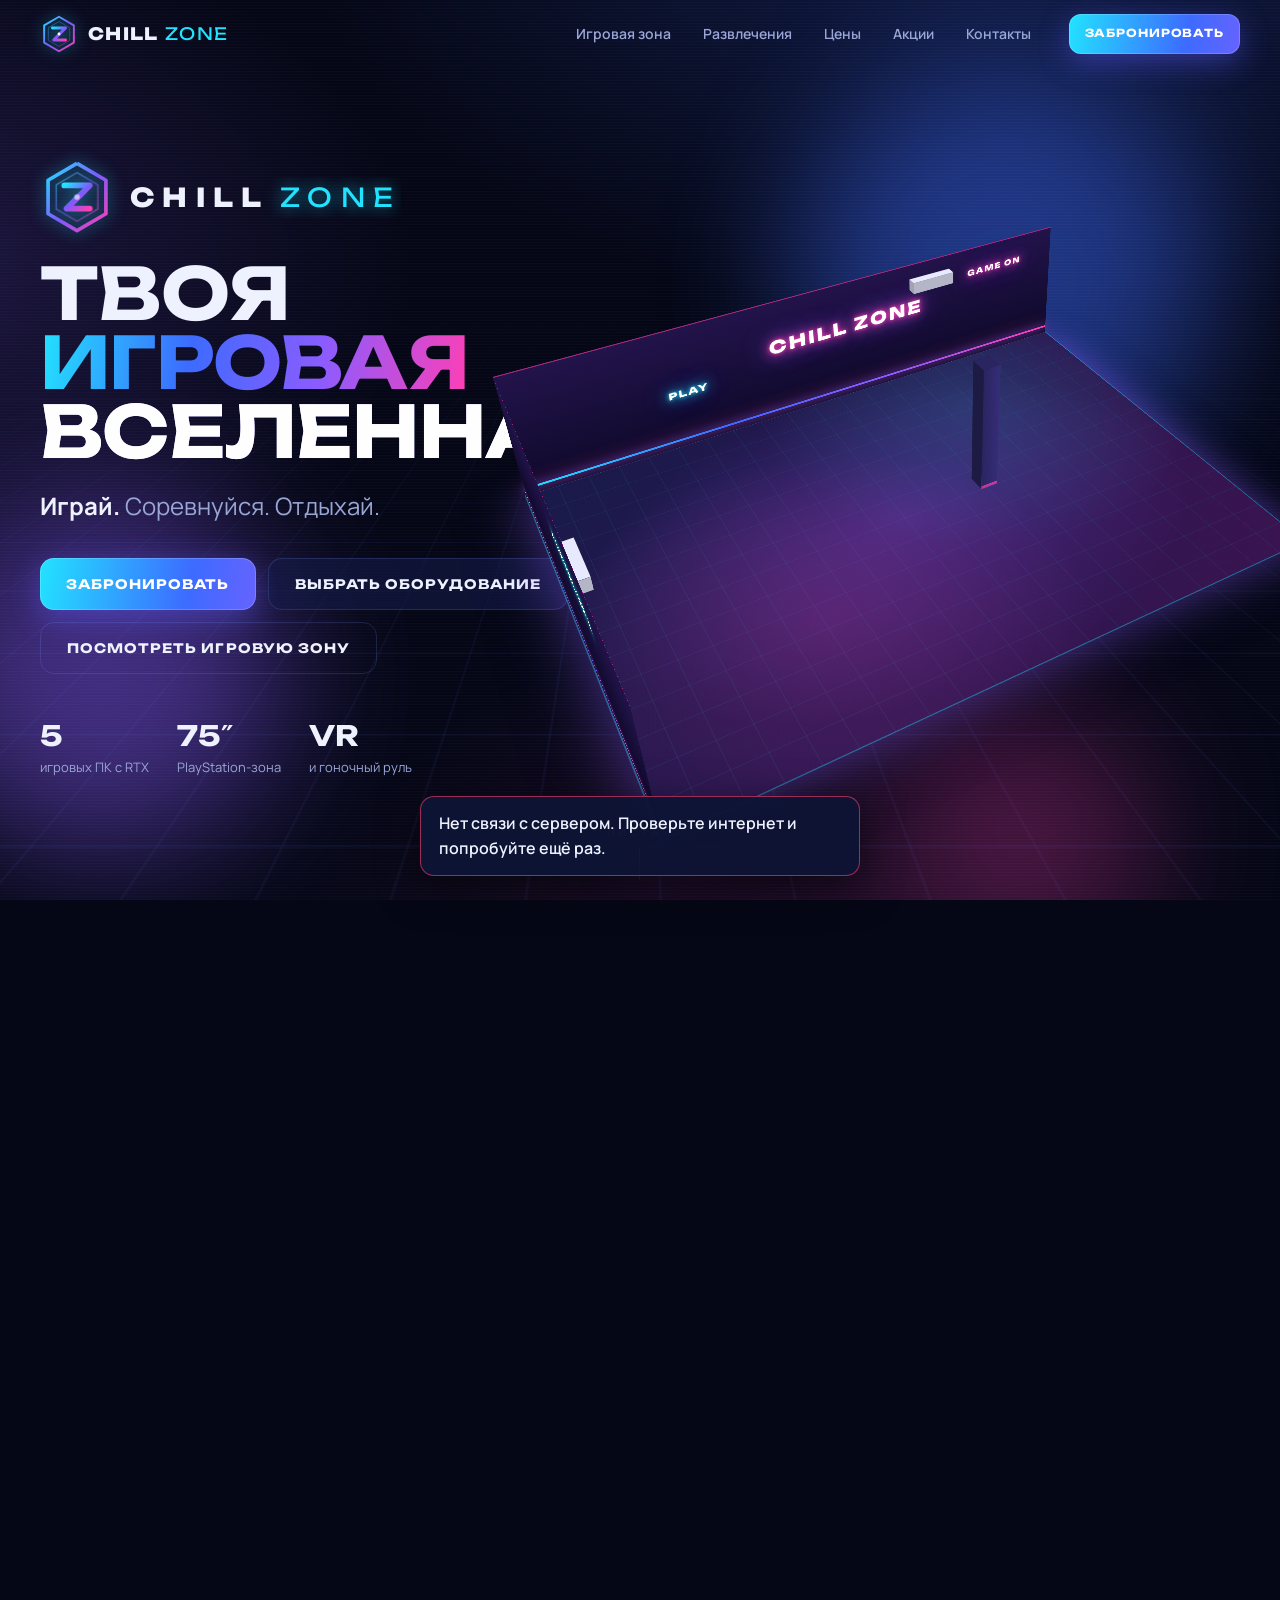
==== index.html @ e5949b57 "CHILL ZONE: сайт, 3D-комната, бронирование, админ-панель Co-Authored-By: Claude Opus 5.5 <noreply@an" ====
<!doctype html>
<html lang="ru">
<head>
<meta charset="utf-8">
<meta name="viewport" content="width=device-width,initial-scale=1,viewport-fit=cover">
<title>CHILL ZONE — твоя игровая вселенная в Хасавюрте</title>
<meta name="description" content="CHILL ZONE — игровое пространство в Хасавюрте: 5 игровых ПК с RTX, PlayStation-зона с ТВ 75″, VR, гоночный руль, аэрохоккей, настольный теннис и футбол. Онлайн-бронирование.">
<meta property="og:title" content="CHILL ZONE — твоя игровая вселенная">
<meta property="og:description" content="Играй. Соревнуйся. Отдыхай. Бронируй компьютер, PlayStation или всю комнату онлайн.">
<meta property="og:image" content="/img/og.jpg">
<meta name="theme-color" content="#050716">
<link rel="icon" href="/favicon.svg" type="image/svg+xml">
<link rel="preconnect" href="https://fonts.googleapis.com"><link rel="preconnect" href="https://fonts.gstatic.com" crossorigin>
<link href="https://fonts.googleapis.com/css2?family=Manrope:wght@400;500;600;700;800&family=Unbounded:wght@400;600;700;800&display=swap" rel="stylesheet">
<link rel="stylesheet" href="/css/app.css">
</head>
<body>
<div class="bg-fx"><div class="orb o1"></div><div class="orb o2"></div><div class="orb o3"></div></div>

<!-- ================= HERO ================= -->
<section class="hero" id="top">
  <div class="wrap hero-grid">
    <div>
      <div class="hero-logo" id="heroLogo"></div>
      <h1 aria-label="Твоя игровая вселенная">
        <span class="l"><span>Твоя</span></span>
        <span class="l"><span class="grad-text">игровая</span></span>
        <span class="l"><span class="glitch" data-t="вселенная">вселенная</span></span>
      </h1>
      <p class="sub"><b>Играй.</b> Соревнуйся. Отдыхай.</p>
      <div class="hero-ctas">
        <a class="btn btn-neon" href="#room" data-go="room">Забронировать</a>
        <a class="btn" href="#fun">Выбрать оборудование</a>
        <a class="btn btn-ghost" href="#room" data-go="tour">Посмотреть игровую зону</a>
      </div>
      <div class="hero-stats">
        <div><b>5</b>игровых ПК с RTX</div>
        <div><b>75″</b>PlayStation-зона</div>
        <div><b>VR</b>и гоночный руль</div>
      </div>
    </div>
    <div class="hero-visual" id="heroRoom" aria-label="3D-сцена игровой комнаты"></div>
  </div>
  <div class="scroll-hint">Листай</div>
</section>

<!-- ================= 3D КОМНАТА ================= -->
<section class="sec" id="room">
  <div class="wrap">
    <div class="sec-head">
      <div>
        <div class="kicker rv">Интерактивная карта</div>
        <h2 class="h2 rv d1">Выбери своё <span class="grad-text">место</span></h2>
        <p class="lead rv d2">Нажми на компьютер, PlayStation, руль или любое развлечение — камера приблизится, а справа появятся цена и свободное время.</p>
      </div>
    </div>
    <div class="room-wrap rv d2" id="roomWrap">
      <div id="room3d" style="position:absolute;inset:0"></div>
      <div class="room-tools">
        <button class="tbtn" id="btnWhole">🌐 Вся комната</button>
        <label class="tbtn" title="Показать занятость на выбранное время">🕒 <select id="viewWhen" aria-label="Время просмотра"></select></label>
        <button class="tbtn" id="btnReset" hidden>↺ Общий вид</button>
      </div>
      <div class="room-hint">Нажми на объект · тяни, чтобы повернуть · сведи пальцы для зума</div>
      <div class="room-legend"><span><i style="color:var(--ok);background:var(--ok)"></i>Свободно</span><span><i style="color:var(--sel);background:var(--sel)"></i>Выбрано</span><span><i style="color:var(--busy);background:var(--busy)"></i>Занято</span><span><i style="color:var(--off);background:var(--off)"></i>Недоступно</span></div>
      <div class="room-zoom"><button id="zIn" aria-label="Приблизить">+</button><button id="zOut" aria-label="Отдалить">−</button></div>
      <aside class="bk-panel" id="panel" aria-live="polite"></aside>
    </div>
    <div class="room-quick" id="quick"></div>
  </div>
</section>
<div class="scrim" id="scrim"></div>

<!-- ================= РАЗВЛЕЧЕНИЯ ================= -->
<section class="sec" id="fun">
  <div class="wrap">
    <div class="sec-head">
      <div>
        <div class="kicker rv">Наши развлечения</div>
        <h2 class="h2 rv d1">Всё для <span class="grad-text">игры</span></h2>
      </div>
      <a class="btn rv d2" href="/prices">Все цены</a>
    </div>
    <div class="fun-grid" id="funGrid"></div>
    <div class="room-cta rv" id="roomCta">
      <img src="/img/room.webp" alt="Игровая комната CHILL ZONE" loading="lazy">
      <div class="in">
        <div class="kicker">Для компании</div>
        <h3>Забронируй всю игровую комнату</h3>
        <p class="muted" id="roomCtaText">Вся комната только для вашей компании.</p>
        <div class="bk-price"><b id="roomCtaPrice">—</b><span class="muted">/ час</span></div>
        <button class="btn btn-neon" data-pick="room">Забронировать всю комнату</button>
      </div>
    </div>
  </div>
</section>

<!-- ================= ФОТО ================= -->
<section class="sec" id="gallery" style="padding-top:20px">
  <div class="wrap">
    <div class="kicker rv">Вживую</div>
    <h2 class="h2 rv d1">Так выглядит <span class="grad-text">CHILL ZONE</span></h2>
    <div class="gal rv d2">
      <figure class="g1"><img src="/img/room.webp" alt="Общий вид зала" loading="lazy"><figcaption>Общий зал</figcaption></figure>
      <figure><img src="/img/pcs.webp" alt="Игровые компьютеры" loading="lazy"><figcaption>Игровые ПК</figcaption></figure>
      <figure><img src="/img/ps.webp" alt="PlayStation-зона" loading="lazy"><figcaption>PlayStation · 75″</figcaption></figure>
      <figure><img src="/img/wheel.webp" alt="Гоночный симулятор" loading="lazy"><figcaption>Руль и Forza Horizon</figcaption></figure>
      <figure><img src="/img/airhockey.webp" alt="Аэрохоккей" loading="lazy"><figcaption>Аэрохоккей</figcaption></figure>
    </div>
  </div>
</section>

<!-- ================= АКЦИИ ================= -->
<section class="sec" id="promo" style="padding-top:40px">
  <div class="wrap">
    <div class="sec-head">
      <div><div class="kicker rv">Акции</div><h2 class="h2 rv d1">Бонусы и <span class="grad-text">розыгрыши</span></h2></div>
      <a class="btn rv d2" href="/promo">Все акции</a>
    </div>
    <div class="promo-grid" id="promoGrid"></div>
  </div>
</section>

<!-- ================= КАК НАС НАЙТИ ================= -->
<section class="sec" id="contacts">
  <div class="wrap">
    <div class="kicker rv">Как нас найти</div>
    <h2 class="h2 rv d1">Ждём тебя в <span class="grad-text">Хасавюрте</span></h2>
    <div class="contacts-grid rv d2" id="contactsBox"></div>
  </div>
</section>

<div class="mob-cta" id="mobCta"><a class="btn btn-neon" href="#room" data-go="room">Забронировать</a></div>

<script src="/config.js"></script>
<script src="/js/api.js"></script>
<script src="/js/room3d.js"></script>
<script src="/js/shared.js"></script>
<script src="/js/home.js"></script>
</body>
</html>
---- css/app.css ----
/* =========================================================
   CHILL ZONE — Gaming Universe / Esports Arena / RGB Lounge
   ========================================================= */
:root{
  --bg:#050716; --bg2:#0a0f2a; --panel:rgba(16,22,58,.62); --panel-solid:#0e1435; --line:rgba(120,150,255,.18);
  --text:#eef2ff; --muted:#9aa6d6; --dim:#6b77a8;
  --cyan:#22e3ff; --blue:#3d6bff; --violet:#8b5cff; --teal:#19f0c4; --pink:#ff3fb4;
  --ok:#2bff9a; --busy:#ff3d6e; --sel:#22e3ff; --off:#6b7280;
  --grad: linear-gradient(100deg,var(--cyan),var(--blue) 35%,var(--violet) 65%,var(--pink));
  --r:18px; --r-sm:12px;
  --f-display:"Unbounded","Arial Black",system-ui,sans-serif;
  --f-body:"Manrope",system-ui,-apple-system,"Segoe UI",Roboto,sans-serif;
  --hdr:68px;
  color-scheme: dark;
}
*{box-sizing:border-box}
html{scroll-behavior:smooth;-webkit-text-size-adjust:100%}
body{margin:0;background:var(--bg);color:var(--text);font:16px/1.55 var(--f-body);overflow-x:hidden;-webkit-font-smoothing:antialiased;min-height:100vh}
a{color:inherit;text-decoration:none}
img{max-width:100%;display:block}
button,input,select,textarea{font:inherit;color:inherit}
h1,h2,h3,h4{font-family:var(--f-display);font-weight:700;line-height:1.08;margin:0 0 .5em;letter-spacing:-.01em}
p{margin:0 0 .8em}
.wrap{width:min(1240px,100%);margin:0 auto;padding:0 20px}
.muted{color:var(--muted)} .dim{color:var(--dim)}
.grad-text{background:var(--grad);-webkit-background-clip:text;background-clip:text;color:transparent}
::selection{background:var(--violet);color:#fff}

/* ---------- живой фон ---------- */
.bg-fx{position:fixed;inset:0;z-index:-2;overflow:hidden;pointer-events:none;background:
  radial-gradient(1200px 700px at 80% -10%,rgba(61,107,255,.22),transparent 60%),
  radial-gradient(900px 600px at -10% 30%,rgba(139,92,255,.20),transparent 60%),
  radial-gradient(800px 600px at 60% 110%,rgba(255,63,180,.12),transparent 60%),var(--bg)}
.bg-fx::before{content:"";position:absolute;inset:-50%;background-image:linear-gradient(rgba(80,120,255,.07) 1px,transparent 1px),linear-gradient(90deg,rgba(80,120,255,.07) 1px,transparent 1px);background-size:56px 56px;transform:perspective(600px) rotateX(62deg) translateY(-10%);animation:gridmove 14s linear infinite;mask-image:linear-gradient(transparent 30%,#000 70%)}
.bg-fx::after{content:"";position:absolute;inset:0;background:repeating-linear-gradient(0deg,rgba(255,255,255,.018) 0 1px,transparent 1px 3px)}
@keyframes gridmove{to{background-position:0 56px,0 0}}
.orb{position:absolute;border-radius:50%;filter:blur(70px);opacity:.45;animation:float 18s ease-in-out infinite}
.orb.o1{width:420px;height:420px;background:var(--blue);top:8%;left:62%}
.orb.o2{width:360px;height:360px;background:var(--violet);top:55%;left:-6%;animation-delay:-6s}
.orb.o3{width:260px;height:260px;background:var(--pink);top:78%;left:70%;opacity:.25;animation-delay:-11s}
@keyframes float{50%{transform:translate(40px,-50px) scale(1.12)}}

/* ---------- шапка ---------- */
.site-header{position:fixed;top:0;left:0;right:0;z-index:50;transition:background .3s,backdrop-filter .3s,border-color .3s;border-bottom:1px solid transparent}
.site-header.scrolled,.site-header.open{background:rgba(5,7,22,.78);backdrop-filter:blur(16px);-webkit-backdrop-filter:blur(16px);border-color:var(--line)}
.hdr{height:var(--hdr);display:flex;align-items:center;gap:24px}
.brand{display:flex;align-items:center;gap:10px}
.cz-logo{width:38px;height:38px;filter:drop-shadow(0 0 8px rgba(34,227,255,.55))}
.brand-word{font-family:var(--f-display);font-size:17px;letter-spacing:.08em;display:flex;gap:6px}
.brand-word b{font-weight:800}.brand-word i{font-style:normal;font-weight:400;color:var(--cyan)}
.nav{display:flex;gap:4px;margin-left:auto}
.nav a{padding:8px 14px;border-radius:999px;font-weight:600;font-size:14px;color:var(--muted);transition:.2s}
.nav a:hover,.nav a.on{color:var(--text);background:rgba(120,150,255,.1)}
.burger{display:none;margin-left:auto;background:none;border:0;width:44px;height:44px;padding:10px;cursor:pointer}
.burger span{display:block;height:2px;background:var(--text);margin:6px 0;border-radius:2px;transition:.3s}
.open .burger span:nth-child(1){transform:translateY(8px) rotate(45deg)}.open .burger span:nth-child(2){opacity:0}.open .burger span:nth-child(3){transform:translateY(-8px) rotate(-45deg)}
.mnav{display:none}
@media (max-width:900px){
  .hdr .nav,.hdr .hdr-cta{display:none}.hdr .burger{display:block}
  .site-header.open .mnav{display:flex;flex-direction:column;gap:6px;padding:10px 20px 24px}
  .mnav a{padding:14px 6px;font-size:18px;font-weight:700;border-bottom:1px solid var(--line)}
  .mnav .btn{margin-top:10px;border:0}
}

/* ---------- кнопки ---------- */
.btn{display:inline-flex;align-items:center;justify-content:center;gap:10px;min-height:52px;padding:0 26px;border-radius:14px;border:1px solid var(--line);background:rgba(20,28,72,.6);font-family:var(--f-display);font-size:13px;font-weight:700;letter-spacing:.08em;text-transform:uppercase;cursor:pointer;transition:transform .2s,box-shadow .25s,background .25s,border-color .25s;position:relative;white-space:nowrap;-webkit-tap-highlight-color:transparent}
.btn:hover{transform:translateY(-2px);border-color:rgba(34,227,255,.5);box-shadow:0 0 24px rgba(34,227,255,.18)}
.btn:active{transform:translateY(0) scale(.98)}
.btn:disabled{opacity:.45;pointer-events:none}
.btn-neon{background:var(--grad);background-size:200% 100%;border:0;color:#fff;box-shadow:0 8px 30px rgba(91,92,255,.45),inset 0 0 0 1px rgba(255,255,255,.18);animation:gradshift 6s ease infinite}
.btn-neon:hover{box-shadow:0 10px 40px rgba(34,227,255,.5),0 0 0 1px rgba(255,255,255,.3) inset}
@keyframes gradshift{50%{background-position:100% 0}}
.btn-ghost{background:transparent}
.btn-sm{min-height:40px;padding:0 16px;font-size:11px;border-radius:12px}
.btn-wide{width:100%}
.btn-wa{background:#18c464;border:0;color:#fff}
.btn-wa:hover{box-shadow:0 0 30px rgba(24,196,100,.5)}
.chip{display:inline-flex;align-items:center;gap:6px;padding:6px 12px;border-radius:999px;border:1px solid var(--line);background:rgba(20,28,72,.5);font-size:13px;font-weight:600}

/* ---------- секции ---------- */
section{position:relative}
.sec{padding:110px 0}
.sec-head{display:flex;align-items:end;justify-content:space-between;gap:24px;margin-bottom:40px;flex-wrap:wrap}
.kicker{display:inline-flex;align-items:center;gap:10px;font-family:var(--f-display);font-size:12px;letter-spacing:.3em;text-transform:uppercase;color:var(--cyan);margin-bottom:14px}
.kicker::before{content:"";width:26px;height:2px;background:var(--grad);box-shadow:0 0 10px var(--cyan)}
.h2{font-size:clamp(30px,5vw,58px);text-transform:uppercase}
.lead{font-size:18px;color:var(--muted);max-width:620px}
.rv{opacity:0;transform:translateY(34px);transition:opacity .9s cubic-bezier(.2,.7,.2,1),transform .9s cubic-bezier(.2,.7,.2,1)}
.rv.in{opacity:1;transform:none}
.rv.d1{transition-delay:.08s}.rv.d2{transition-delay:.16s}.rv.d3{transition-delay:.24s}.rv.d4{transition-delay:.32s}
.card{background:var(--panel);border:1px solid var(--line);border-radius:var(--r);backdrop-filter:blur(14px);-webkit-backdrop-filter:blur(14px)}
.page-top{padding-top:calc(var(--hdr) + 60px)}

/* ---------- HERO ---------- */
.hero{min-height:100svh;display:flex;align-items:center;padding:calc(var(--hdr) + 30px) 0 60px;overflow:hidden}
.hero-grid{display:grid;grid-template-columns:1.02fr 1fr;gap:30px;align-items:center}
.hero-logo{display:flex;align-items:center;gap:16px;margin-bottom:26px}
.hero-logo .cz-logo{width:74px;height:74px}
.hero-logo .cz-logo .lg-hex,.hero-logo .cz-logo .lg-z{stroke-dasharray:240;stroke-dashoffset:240;animation:draw 1.6s .2s cubic-bezier(.6,0,.2,1) forwards}
.hero-logo .cz-logo .lg-z{animation-delay:.9s}
.hero-logo .cz-logo .lg-hex2{opacity:0;animation:fadein .6s 1.5s forwards,spin 18s 2s linear infinite;transform-origin:32px 32px}
.hero-logo .cz-logo .lg-dot{opacity:0;animation:fadein .4s 1.8s forwards,pulse 2s 2.2s infinite}
@keyframes draw{to{stroke-dashoffset:0}}
@keyframes fadein{to{opacity:.6}}
@keyframes spin{to{transform:rotate(360deg)}}
@keyframes pulse{50%{opacity:.2}}
.hero-word{font-family:var(--f-display);font-size:26px;letter-spacing:.32em;font-weight:800;display:flex;gap:.4em;overflow:hidden}
.hero-word span{display:inline-block;transform:translateY(110%);animation:up .9s cubic-bezier(.2,.8,.2,1) forwards}
.hero-word span:nth-child(2){color:var(--cyan);font-weight:400;animation-delay:.15s;text-shadow:0 0 18px rgba(34,227,255,.7)}
@keyframes up{to{transform:none}}
.hero h1{font-size:clamp(40px,5.6vw,84px);text-transform:uppercase;line-height:.96;margin-bottom:20px}
.hero h1 .l{display:block;overflow:hidden}
.hero h1 .l>span{display:inline-block;transform:translateY(105%);animation:up 1s cubic-bezier(.2,.8,.2,1) forwards}
.hero h1 .l:nth-child(2)>span{animation-delay:.12s}.hero h1 .l:nth-child(3)>span{animation-delay:.24s}
.glitch{position:relative}
.glitch::before,.glitch::after{content:attr(data-t);position:absolute;inset:0;background:inherit;-webkit-background-clip:text;background-clip:text}
.glitch::before{color:var(--pink);mix-blend-mode:screen;animation:gl1 4s infinite steps(1)}
.glitch::after{color:var(--cyan);mix-blend-mode:screen;animation:gl2 4s infinite steps(1)}
@keyframes gl1{0%,93%,100%{transform:none;opacity:0}94%{transform:translate(-3px,1px);opacity:.7;clip-path:inset(10% 0 55% 0)}96%{transform:translate(3px,-1px);opacity:.7;clip-path:inset(60% 0 5% 0)}}
@keyframes gl2{0%,94%,100%{transform:none;opacity:0}95%{transform:translate(3px,0);opacity:.7;clip-path:inset(30% 0 40% 0)}97%{transform:translate(-2px,1px);opacity:.7;clip-path:inset(5% 0 75% 0)}}
.hero .sub{font-size:clamp(18px,2.2vw,24px);color:var(--muted);margin-bottom:34px;opacity:0;animation:fadeup 1s .6s forwards}
.hero .sub b{color:var(--text);font-weight:700}
@keyframes fadeup{from{opacity:0;transform:translateY(16px)}to{opacity:1;transform:none}}
.hero-ctas{display:flex;flex-wrap:wrap;gap:12px;opacity:0;animation:fadeup 1s .8s forwards}
.hero-stats{display:flex;gap:28px;margin-top:40px;flex-wrap:wrap;opacity:0;animation:fadeup 1s 1s forwards}
.hero-stats div{font-size:13px;color:var(--muted)}
.hero-stats b{display:block;font-family:var(--f-display);font-size:28px;color:var(--text)}
.hero-visual{position:relative;height:min(68vh,620px);opacity:0;animation:fadein2 1.4s .3s forwards}
@keyframes fadein2{to{opacity:1}}
.scroll-hint{position:absolute;left:50%;bottom:18px;transform:translateX(-50%);font-size:11px;letter-spacing:.3em;color:var(--dim);text-transform:uppercase}
.scroll-hint::after{content:"";display:block;width:1px;height:34px;margin:8px auto 0;background:linear-gradient(var(--cyan),transparent);animation:sh 2s infinite}
@keyframes sh{0%{transform:scaleY(0);transform-origin:top}50%{transform:scaleY(1);transform-origin:top}51%{transform-origin:bottom}100%{transform:scaleY(0);transform-origin:bottom}}
@media (max-width:980px){
  .hero{min-height:auto;padding-top:calc(var(--hdr) + 20px)}
  .hero-grid{grid-template-columns:1fr}
  .hero-visual{height:380px;order:-1;margin:0 -20px}
  .hero-logo{margin-bottom:16px}.hero-logo .cz-logo{width:54px;height:54px}.hero-word{font-size:18px}
  .scroll-hint{display:none}
}

/* =========================================================
   3D ИГРОВАЯ КОМНАТА (CSS 3D)
   ========================================================= */
.room3d{position:relative;width:100%;height:100%;overflow:hidden;perspective:1700px;perspective-origin:50% 35%;touch-action:none;user-select:none;-webkit-user-select:none;cursor:grab;border-radius:24px}
.room3d.dragging{cursor:grabbing}
.room3d .cam{position:absolute;left:50%;top:52%;width:0;height:0;transform-style:preserve-3d;transition:transform 1.1s cubic-bezier(.22,.8,.18,1)}
.room3d.dragging .cam,.room3d.pinching .cam{transition:none}
.r3-floor{position:absolute;left:0;top:0;width:1000px;height:700px;transform-style:preserve-3d;
  background:
    radial-gradient(closest-side at 50% 50%,rgba(139,92,255,.28),transparent),
    linear-gradient(rgba(34,227,255,.09) 1.5px,transparent 1.5px) 0 0/50px 50px,
    linear-gradient(90deg,rgba(34,227,255,.09) 1.5px,transparent 1.5px) 0 0/50px 50px,
    linear-gradient(135deg,#191a4a,#2a1650 55%,#3a1450);
  box-shadow:0 0 0 2px rgba(34,227,255,.35),0 0 80px rgba(139,92,255,.5)}
.r3-floor::after{content:"";position:absolute;inset:0;background:radial-gradient(circle at 30% 70%,rgba(255,63,180,.18),transparent 45%),radial-gradient(circle at 75% 20%,rgba(34,227,255,.15),transparent 40%)}
.r3-wall{position:absolute;left:0;top:0;transform-origin:0 0;backface-visibility:visible;
  background:linear-gradient(180deg,#22134a,#140c33 70%,#0d0a26);border-top:2px solid rgba(255,63,180,.6)}
.r3-wall .neon-strip{position:absolute;left:0;right:0;height:4px;background:var(--grad);box-shadow:0 0 18px var(--violet),0 0 36px var(--pink)}
.r3-wall .neon-sign{position:absolute;font-family:var(--f-display);font-weight:800;color:#fff;letter-spacing:.12em;text-shadow:0 0 8px var(--pink),0 0 24px var(--pink),0 0 48px var(--violet)}
.r3-face{position:absolute;left:0;top:0;transform-origin:0 0;backface-visibility:visible;transition:opacity .5s,background .4s,box-shadow .4s}
.r3-obj{position:absolute;left:0;top:0;transform-style:preserve-3d;cursor:pointer}
.r3-obj .pad{position:absolute;border-radius:14px;border:2px solid var(--st,var(--ok));background:radial-gradient(closest-side,color-mix(in srgb,var(--st,var(--ok)) 25%,transparent),transparent);box-shadow:0 0 22px var(--st,var(--ok)),inset 0 0 18px color-mix(in srgb,var(--st,var(--ok)) 40%,transparent);transition:.4s;animation:padpulse 2.6s ease-in-out infinite}
@keyframes padpulse{50%{opacity:.55}}
.r3-obj[data-st=busy]{--st:var(--busy)}.r3-obj[data-st=off]{--st:var(--off)}.r3-obj[data-st=sel]{--st:var(--sel)}
.r3-obj[data-st=off] .pad{animation:none;opacity:.6}
.r3-obj:hover .pad{opacity:1;animation:none;box-shadow:0 0 34px var(--st,var(--ok)),inset 0 0 26px var(--st,var(--ok))}
.room3d.has-sel .r3-obj:not(.selected) .r3-face,.room3d.has-sel .r3-obj:not(.selected) .pad{opacity:.28}
.room3d.has-sel .r3-obj:not(.selected) .r3-label{opacity:0}
.r3-obj.selected .pad{border-width:3px;animation:selpulse 1.2s ease-in-out infinite}
@keyframes selpulse{50%{box-shadow:0 0 50px var(--sel),inset 0 0 40px var(--sel)}}
.r3-obj.selected .glowy{box-shadow:0 0 30px var(--cyan),inset 0 0 20px rgba(34,227,255,.6)!important}
.r3-label{position:absolute;left:0;top:0;transform-style:preserve-3d;pointer-events:none;transition:opacity .4s}
.r3-label>div{transform:translate(-50%,-100%) rotateZ(calc(var(--rz) * -1)) rotateX(calc(var(--rx) * -1));transform-origin:50% 100%;white-space:nowrap;font-family:var(--f-display);font-size:13px;font-weight:700;letter-spacing:.06em;padding:6px 10px;border-radius:9px;background:rgba(6,8,26,.82);border:1px solid var(--st,var(--ok));box-shadow:0 0 14px color-mix(in srgb,var(--st,var(--ok)) 70%,transparent);display:flex;align-items:center;gap:7px}
.r3-label>div::before{content:"";width:8px;height:8px;border-radius:50%;background:var(--st,var(--ok));box-shadow:0 0 8px var(--st,var(--ok))}
.r3-obj[data-st=busy] .r3-label>div,.r3-obj[data-st=off] .r3-label>div{color:#cfd3e6}
.screen{background:linear-gradient(135deg,#1b6dff,#22e3ff 40%,#8b5cff 70%,#ff3fb4);background-size:300% 300%;animation:screenflow 7s ease infinite;box-shadow:0 0 22px rgba(34,227,255,.6)}
@keyframes screenflow{50%{background-position:100% 100%}}
.rgb{background:linear-gradient(90deg,#ff3fb4,#8b5cff,#22e3ff,#19f0c4,#ff3fb4);background-size:300% 100%;animation:rgbflow 3s linear infinite}
@keyframes rgbflow{to{background-position:300% 0}}
.room-wrap{position:relative;height:min(78vh,720px);min-height:460px;border-radius:26px;border:1px solid var(--line);background:radial-gradient(ellipse at 50% 30%,rgba(61,107,255,.18),transparent 70%),rgba(8,10,30,.6);overflow:hidden}
.room-tools{position:absolute;z-index:5;left:14px;top:14px;right:14px;display:flex;gap:8px;flex-wrap:wrap;pointer-events:none}
.room-tools>*{pointer-events:auto}
.room-legend{position:absolute;z-index:5;left:14px;bottom:14px;display:flex;gap:12px;flex-wrap:wrap;font-size:12px;font-weight:600;color:var(--muted);background:rgba(6,8,26,.7);padding:8px 12px;border-radius:12px;border:1px solid var(--line);backdrop-filter:blur(8px)}
.room-legend i{display:inline-block;width:10px;height:10px;border-radius:50%;margin-right:6px;vertical-align:-1px;box-shadow:0 0 8px currentColor}
.room-zoom{position:absolute;z-index:5;right:14px;bottom:14px;display:flex;flex-direction:column;gap:6px}
.room-zoom button{width:44px;height:44px;border-radius:12px;border:1px solid var(--line);background:rgba(6,8,26,.75);font-size:20px;font-weight:700;cursor:pointer;backdrop-filter:blur(8px)}
.room-zoom button:hover{border-color:var(--cyan);box-shadow:0 0 14px rgba(34,227,255,.4)}
.tbtn{height:40px;padding:0 14px;border-radius:12px;border:1px solid var(--line);background:rgba(6,8,26,.75);font-size:13px;font-weight:700;cursor:pointer;backdrop-filter:blur(8px);display:inline-flex;align-items:center;gap:8px}
.tbtn.on,.tbtn:hover{border-color:var(--cyan);color:var(--cyan)}
.tbtn select,.tbtn input{background:transparent;border:0;outline:0;font-weight:700;color:var(--text)}
.tbtn select option{background:#0e1435}
.room-hint{position:absolute;z-index:4;left:50%;top:64px;transform:translateX(-50%);font-size:12px;color:var(--muted);background:rgba(6,8,26,.6);padding:6px 12px;border-radius:999px;pointer-events:none;transition:opacity .5s;text-align:center;width:max-content;max-width:92%}
.room-quick{display:flex;gap:8px;overflow-x:auto;padding:14px 2px 4px;scrollbar-width:none}
.room-quick::-webkit-scrollbar{display:none}
.room-quick button{flex:0 0 auto;display:flex;align-items:center;gap:8px;height:42px;padding:0 14px;border-radius:12px;border:1px solid var(--line);background:rgba(16,22,58,.6);font-size:13px;font-weight:700;cursor:pointer}
.room-quick button i{width:8px;height:8px;border-radius:50%;background:var(--ok);box-shadow:0 0 8px var(--ok)}
.room-quick button[data-st=busy] i{background:var(--busy);box-shadow:0 0 8px var(--busy)}
.room-quick button[data-st=off] i{background:var(--off);box-shadow:none}
.room-quick button.on{border-color:var(--cyan);box-shadow:0 0 16px rgba(34,227,255,.35)}

/* ---------- панель выбора / бронирования ---------- */
.bk-panel{position:absolute;z-index:8;top:12px;right:12px;bottom:12px;width:min(430px,calc(100% - 24px));display:flex;flex-direction:column;border-radius:22px;background:rgba(9,12,36,.9);border:1px solid rgba(34,227,255,.35);box-shadow:0 0 0 1px rgba(139,92,255,.2),0 20px 80px rgba(0,0,0,.6),0 0 50px rgba(34,227,255,.15);backdrop-filter:blur(18px);-webkit-backdrop-filter:blur(18px);transform:translateX(calc(100% + 30px));transition:transform .6s cubic-bezier(.2,.8,.2,1);overflow:hidden}
.bk-panel.open{transform:none}
.bk-head{position:relative;flex:0 0 auto;height:150px;overflow:hidden}
.bk-head img,.bk-head .ph-art{position:absolute;inset:0;width:100%;height:100%;object-fit:cover}
.bk-head::after{content:"";position:absolute;inset:0;background:linear-gradient(transparent 20%,rgba(9,12,36,.96))}
.bk-head .ttl{position:absolute;left:18px;right:60px;bottom:12px;z-index:1}
.bk-head .ttl h3{font-size:24px;margin:4px 0 0;text-transform:uppercase}
.bk-close{position:absolute;z-index:2;top:12px;right:12px;width:40px;height:40px;border-radius:12px;border:1px solid var(--line);background:rgba(6,8,26,.7);font-size:18px;cursor:pointer}
.bk-back{position:absolute;z-index:2;top:12px;left:12px;height:40px;padding:0 12px;border-radius:12px;border:1px solid var(--line);background:rgba(6,8,26,.7);font-size:12px;font-weight:700;cursor:pointer}
.bk-body{flex:1 1 auto;overflow-y:auto;padding:16px 18px 20px;-webkit-overflow-scrolling:touch;overscroll-behavior:contain}
.bk-price{display:flex;align-items:baseline;gap:8px;margin:2px 0 6px}
.bk-price b{font-family:var(--f-display);font-size:28px}
.bk-feat{display:flex;flex-wrap:wrap;gap:6px;margin:8px 0 14px}
.bk-feat span{font-size:12px;padding:4px 10px;border-radius:999px;background:rgba(34,227,255,.08);border:1px solid rgba(34,227,255,.25);color:#bdf6ff}
.st-badge{display:inline-flex;align-items:center;gap:6px;font-size:12px;font-weight:700;padding:4px 10px;border-radius:999px;background:rgba(43,255,154,.1);color:var(--ok);border:1px solid rgba(43,255,154,.35)}
.st-badge::before{content:"";width:7px;height:7px;border-radius:50%;background:currentColor;box-shadow:0 0 8px currentColor}
.st-badge.busy{color:var(--busy);background:rgba(255,61,110,.1);border-color:rgba(255,61,110,.35)}
.st-badge.off{color:#aab;background:rgba(150,150,170,.1);border-color:rgba(150,150,170,.3)}
.lbl{display:block;font-size:12px;font-weight:700;letter-spacing:.12em;text-transform:uppercase;color:var(--muted);margin:16px 0 8px}
.days{display:flex;gap:6px;overflow-x:auto;padding-bottom:4px;scrollbar-width:thin}
.days button{flex:0 0 auto;width:58px;padding:8px 0;border-radius:12px;border:1px solid var(--line);background:rgba(20,28,72,.5);cursor:pointer;text-align:center;line-height:1.2}
.days button small{display:block;font-size:11px;color:var(--muted);text-transform:uppercase}
.days button b{font-size:18px;font-family:var(--f-display)}
.days button.on{border-color:var(--cyan);background:rgba(34,227,255,.14);box-shadow:0 0 14px rgba(34,227,255,.3)}
.segs{display:flex;gap:6px;flex-wrap:wrap}
.segs button{flex:1 0 auto;min-width:64px;height:42px;border-radius:12px;border:1px solid var(--line);background:rgba(20,28,72,.5);font-weight:700;cursor:pointer}
.segs button.on{border-color:var(--violet);background:rgba(139,92,255,.22);box-shadow:0 0 14px rgba(139,92,255,.35)}
.slots{display:grid;grid-template-columns:repeat(auto-fill,minmax(64px,1fr));gap:6px}
.slots button{height:40px;border-radius:10px;border:1px solid rgba(43,255,154,.3);background:rgba(43,255,154,.06);font-weight:700;font-size:14px;cursor:pointer;transition:.15s}
.slots button:hover{background:rgba(43,255,154,.16)}
.slots button.on{border-color:var(--cyan);background:var(--grad);color:#fff;box-shadow:0 0 16px rgba(34,227,255,.5)}
.slots button:disabled{border-color:rgba(255,61,110,.2);background:rgba(255,61,110,.06);color:#6f5a72;text-decoration:line-through;cursor:not-allowed}
.slots button.past:disabled{border-color:transparent;background:rgba(255,255,255,.03);color:#3d4466;text-decoration:none}
.slots-empty{grid-column:1/-1;font-size:14px;color:var(--muted);padding:10px;text-align:center;border:1px dashed var(--line);border-radius:12px}
.inp{width:100%;height:50px;padding:0 14px;border-radius:12px;border:1px solid var(--line);background:rgba(6,8,26,.6);outline:0;font-size:16px;transition:.2s}
.inp:focus{border-color:var(--cyan);box-shadow:0 0 0 3px rgba(34,227,255,.15)}
textarea.inp{height:auto;min-height:90px;padding:12px 14px;resize:vertical}
select.inp option{background:#0e1435}
.row2{display:grid;grid-template-columns:1fr 1fr;gap:10px}
.check{display:flex;gap:10px;align-items:flex-start;font-size:14px;color:var(--muted);margin:12px 0;cursor:pointer}
.check input{width:20px;height:20px;accent-color:var(--violet);flex:0 0 auto;margin-top:1px}
.stepper{display:flex;align-items:center;gap:8px}
.stepper button{width:44px;height:44px;border-radius:12px;border:1px solid var(--line);background:rgba(20,28,72,.5);font-size:20px;font-weight:700;cursor:pointer}
.stepper b{min-width:44px;text-align:center;font-family:var(--f-display);font-size:20px}
.sum{margin-top:16px;padding:14px;border-radius:14px;background:linear-gradient(135deg,rgba(34,227,255,.08),rgba(139,92,255,.12));border:1px solid rgba(139,92,255,.35)}
.sum .ln{display:flex;justify-content:space-between;gap:10px;font-size:14px;color:var(--muted);margin:3px 0}
.sum .ln.tot{color:var(--text);font-weight:800;font-size:18px;margin-top:8px;padding-top:8px;border-top:1px dashed var(--line)}
.sum .ln.tot b{font-family:var(--f-display)}
.sum .ln.bonus{color:var(--teal)}
.note{font-size:13px;padding:10px 12px;border-radius:12px;background:rgba(255,63,180,.08);border:1px solid rgba(255,63,180,.3);color:#ffd2ee;margin:12px 0}
.note.info{background:rgba(34,227,255,.07);border-color:rgba(34,227,255,.3);color:#c8f6ff}
.form-err{color:#ff8fab;font-size:14px;margin:10px 0 0;min-height:1em}
.bk-foot{flex:0 0 auto;padding:12px 18px calc(12px + env(safe-area-inset-bottom));border-top:1px solid var(--line);background:rgba(6,8,26,.85)}
@media (max-width:760px){
  .room-wrap{height:72svh;min-height:420px;border-radius:20px;margin:0 -8px}
  .bk-panel{position:fixed;top:auto;left:0;right:0;bottom:0;width:100%;height:min(72svh,760px);border-radius:24px 24px 0 0;transform:translateY(105%);z-index:60}
  .bk-panel.open{transform:none}
  .bk-panel::before{content:"";position:absolute;z-index:3;top:7px;left:50%;width:44px;height:4px;margin-left:-22px;border-radius:2px;background:rgba(255,255,255,.35)}
  .room-legend{font-size:11px;gap:8px;right:70px}
  .room-hint{top:60px}
}
.scrim{position:fixed;inset:0;z-index:55;background:rgba(0,0,0,.5);opacity:0;pointer-events:none;transition:.4s}
.scrim.on{opacity:1;pointer-events:auto}
@media (min-width:761px){.scrim{display:none}}

/* ---------- развлечения ---------- */
.fun-grid{display:grid;grid-template-columns:repeat(auto-fill,minmax(270px,1fr));gap:18px}
.fun{position:relative;overflow:hidden;display:flex;flex-direction:column;border-radius:22px;background:var(--panel);border:1px solid var(--line);transition:transform .4s cubic-bezier(.2,.8,.2,1),border-color .3s,box-shadow .3s;transform-style:preserve-3d}
.fun:hover{transform:translateY(-6px);border-color:rgba(34,227,255,.5);box-shadow:0 20px 60px rgba(0,0,0,.4),0 0 40px rgba(61,107,255,.25)}
.fun .ph{position:relative;aspect-ratio:4/3;overflow:hidden;background:#0d1030}
.fun .ph img{width:100%;height:100%;object-fit:cover;transition:transform .8s}
.fun:hover .ph img{transform:scale(1.07)}
.fun .ph::after{content:"";position:absolute;inset:0;background:linear-gradient(transparent 50%,rgba(10,14,40,.9))}
.fun .tag{position:absolute;z-index:1;top:12px;left:12px}
.fun .body{padding:16px 18px 18px;display:flex;flex-direction:column;flex:1}
.fun h3{font-size:19px;text-transform:uppercase;margin-bottom:6px}
.fun p{font-size:14px;color:var(--muted);flex:1}
.fun .foot{display:flex;align-items:center;justify-content:space-between;gap:10px;margin-top:10px}
.fun .price{font-family:var(--f-display);font-weight:700;font-size:18px}
.fun .price small{font-family:var(--f-body);font-size:12px;color:var(--muted);font-weight:600}
.ph-art{position:relative;width:100%;height:100%;display:grid;place-items:center;overflow:hidden;background:radial-gradient(circle at 30% 30%,rgba(34,227,255,.35),transparent 50%),radial-gradient(circle at 70% 70%,rgba(255,63,180,.35),transparent 50%),linear-gradient(135deg,#141a52,#2b1258)}
.ph-art::before{content:"";position:absolute;inset:-20%;background-image:linear-gradient(rgba(34,227,255,.15) 1px,transparent 1px),linear-gradient(90deg,rgba(34,227,255,.15) 1px,transparent 1px);background-size:28px 28px;transform:perspective(300px) rotateX(55deg) translateY(30%)}
.ph-art span{position:relative;font-family:var(--f-display);font-size:44px;font-weight:800;letter-spacing:.06em;color:#fff;text-shadow:0 0 10px var(--cyan),0 0 30px var(--violet),0 0 60px var(--pink)}
.room-cta{display:grid;grid-template-columns:1.1fr 1fr;gap:0;overflow:hidden;border-radius:26px;border:1px solid rgba(139,92,255,.45);background:linear-gradient(120deg,rgba(61,107,255,.18),rgba(255,63,180,.12));margin-top:28px}
.room-cta img{height:100%;width:100%;object-fit:cover;min-height:260px}
.room-cta .in{padding:34px}
.room-cta h3{font-size:clamp(24px,3vw,36px);text-transform:uppercase}
@media (max-width:760px){.room-cta{grid-template-columns:1fr}.room-cta .in{padding:24px}}

/* ---------- цены / акции ---------- */
.price-table{width:100%;border-collapse:separate;border-spacing:0 8px}
.price-table td{padding:16px 18px;background:var(--panel);border-top:1px solid var(--line);border-bottom:1px solid var(--line)}
.price-table td:first-child{border-left:1px solid var(--line);border-radius:14px 0 0 14px;font-weight:700}
.price-table td:last-child{border-right:1px solid var(--line);border-radius:0 14px 14px 0;text-align:right;font-family:var(--f-display);font-weight:700;white-space:nowrap}
.price-table .soon{font-family:var(--f-body);color:var(--muted);font-weight:600;font-size:14px}
.promo-grid{display:grid;grid-template-columns:repeat(auto-fill,minmax(300px,1fr));gap:18px}
.promo{position:relative;padding:28px;border-radius:22px;overflow:hidden;background:linear-gradient(140deg,rgba(61,107,255,.25),rgba(139,92,255,.18) 50%,rgba(255,63,180,.2));border:1px solid rgba(139,92,255,.45)}
.promo::before{content:"";position:absolute;width:220px;height:220px;right:-60px;top:-60px;border-radius:50%;background:radial-gradient(var(--pink),transparent 70%);opacity:.35;filter:blur(10px)}
.promo h3{position:relative;font-size:22px;text-transform:uppercase}
.promo p{position:relative;color:#d6dcff}
.promo .chip{position:relative;margin-bottom:14px;background:rgba(6,8,26,.5)}
.empty-state{padding:50px 24px;text-align:center;border-radius:22px;border:1px dashed rgba(139,92,255,.5);background:rgba(16,22,58,.4)}

/* ---------- контакты ---------- */
.contacts-grid{display:grid;grid-template-columns:1fr 1.3fr;gap:20px;align-items:stretch}
.contact-card{padding:28px}
.contact-card .it{display:flex;gap:14px;align-items:flex-start;padding:14px 0;border-bottom:1px solid var(--line)}
.contact-card .it:last-of-type{border:0}
.contact-card .ic{flex:0 0 44px;height:44px;border-radius:12px;display:grid;place-items:center;background:rgba(34,227,255,.1);border:1px solid rgba(34,227,255,.3);font-size:20px}
.contact-card small{display:block;color:var(--muted);font-size:12px;text-transform:uppercase;letter-spacing:.1em}
.contact-card a.big,.contact-card .big{font-size:18px;font-weight:700}
.map{min-height:380px;border-radius:var(--r);overflow:hidden;border:1px solid var(--line);background:#0d1030}
.map iframe{width:100%;height:100%;min-height:380px;border:0;filter:invert(.9) hue-rotate(200deg) saturate(.8) brightness(.95)}
@media (max-width:860px){.contacts-grid{grid-template-columns:1fr}}

/* ---------- страница брони ---------- */
.bk-page{max-width:720px;margin:0 auto}
.tl{display:flex;gap:6px;margin:18px 0 24px}
.tl div{flex:1;height:6px;border-radius:3px;background:rgba(255,255,255,.08)}
.tl div.on{background:var(--grad);box-shadow:0 0 10px rgba(34,227,255,.5)}
.status-big{display:inline-flex;align-items:center;gap:10px;padding:10px 18px;border-radius:999px;font-weight:800;font-size:15px;background:rgba(34,227,255,.1);border:1px solid rgba(34,227,255,.4);color:var(--cyan)}
.status-big.good{background:rgba(43,255,154,.1);border-color:rgba(43,255,154,.45);color:var(--ok)}
.status-big.bad{background:rgba(255,61,110,.1);border-color:rgba(255,61,110,.45);color:var(--busy)}
.status-big.wait{background:rgba(139,92,255,.14);border-color:rgba(139,92,255,.5);color:#c5b3ff}
.kv{display:grid;grid-template-columns:auto 1fr;gap:8px 18px;font-size:15px}
.kv dt{color:var(--muted)}.kv dd{margin:0;font-weight:700;text-align:right}
.pay-box{padding:22px;border-radius:20px;background:linear-gradient(135deg,rgba(255,221,45,.08),rgba(139,92,255,.12));border:1px solid rgba(255,221,45,.35)}
.pay-phone{display:flex;align-items:center;justify-content:space-between;gap:10px;flex-wrap:wrap;margin:10px 0}
.pay-phone b{font-family:var(--f-display);font-size:clamp(22px,5vw,30px);letter-spacing:.02em}
.amount{font-family:var(--f-display);font-size:clamp(30px,7vw,44px);font-weight:800}
.countdown{font-family:var(--f-display);font-size:22px;color:var(--pink)}
.drop{display:block;padding:24px;border-radius:16px;border:2px dashed rgba(34,227,255,.4);text-align:center;cursor:pointer;transition:.2s;background:rgba(34,227,255,.04)}
.drop:hover{background:rgba(34,227,255,.1)}
.drop input{display:none}
.receipt-prev{max-height:220px;margin:12px auto 0;border-radius:12px}
.stack{display:flex;flex-direction:column;gap:12px}

/* ---------- тосты ---------- */
#toasts{position:fixed;z-index:200;left:50%;bottom:24px;transform:translateX(-50%);display:flex;flex-direction:column;gap:8px;width:min(440px,calc(100% - 32px))}
.toast{padding:14px 18px;border-radius:14px;background:rgba(14,20,53,.96);border:1px solid var(--line);box-shadow:0 10px 40px rgba(0,0,0,.5);font-weight:600;animation:tin .35s ease;transition:.5s}
.toast.ok{border-color:rgba(43,255,154,.5)}.toast.err{border-color:rgba(255,61,110,.6)}
.toast.out{opacity:0;transform:translateY(10px)}
@keyframes tin{from{opacity:0;transform:translateY(16px)}}

/* ---------- подвал ---------- */
.site-footer{margin-top:60px;border-top:1px solid var(--line);background:rgba(5,7,22,.7);padding:50px 0 calc(24px + env(safe-area-inset-bottom))}
.ftr{display:grid;grid-template-columns:1.4fr 1fr 1fr;gap:30px}
.ftr h4{font-size:13px;letter-spacing:.2em;text-transform:uppercase;color:var(--cyan)}
.ftr p{margin:6px 0}.ftr a:hover{color:var(--cyan)}
.ftr-bottom{display:flex;justify-content:space-between;margin-top:30px;padding-top:20px;border-top:1px solid var(--line);font-size:13px;color:var(--dim)}
@media (max-width:760px){.ftr{grid-template-columns:1fr}.sec{padding:76px 0}}

/* мобильная нижняя кнопка */
.mob-cta{display:none}
@media (max-width:760px){
  .mob-cta{display:flex;position:fixed;z-index:40;left:12px;right:12px;bottom:calc(12px + env(safe-area-inset-bottom));gap:8px;transition:transform .4s}
  .mob-cta.hide{transform:translateY(140%)}
  .mob-cta .btn{flex:1;min-height:54px}
}
@media (prefers-reduced-motion:reduce){*,*::before,*::after{animation-duration:.01ms!important;animation-iteration-count:1!important;transition-duration:.01ms!important}.rv{opacity:1;transform:none}}

/* детали 3D-моделей */
.r3-roommark .pad{opacity:0;animation:none;border-radius:6px}
.r3-roommark.selected .pad{opacity:1}
.r3-label.room-label{pointer-events:auto;cursor:pointer}
.r3-label.room-label>div{font-size:15px;padding:9px 14px;background:linear-gradient(90deg,rgba(61,107,255,.85),rgba(139,92,255,.85));border-color:rgba(255,255,255,.4)}
.vr-disc{background:radial-gradient(circle,rgba(34,227,255,.35),rgba(139,92,255,.25) 55%,transparent 70%);box-shadow:0 0 0 3px rgba(34,227,255,.8),0 0 30px rgba(34,227,255,.7)}
.vr-ring{border:3px solid rgba(34,227,255,.8);box-shadow:0 0 20px rgba(34,227,255,.8),inset 0 0 20px rgba(139,92,255,.6);animation:vrspin 6s linear infinite}
@keyframes vrspin{from{transform:translate3d(-45px,-45px,80px) rotateX(70deg) rotateZ(0)}to{transform:translate3d(-45px,-45px,80px) rotateX(70deg) rotateZ(360deg)}}
.neon-edge{background:#1b1640!important;box-shadow:inset 0 3px 0 #3d6bff,0 0 18px #3d6bff}
.pillar{background:linear-gradient(90deg,#2a2560,#352d78)!important;box-shadow:inset 0 -6px 0 rgba(255,63,180,.7)}
.chair-top{background:#2a1b38!important}.chair-back{background:linear-gradient(#2b1a3d,#150e20)!important;box-shadow:inset 0 0 0 2px rgba(255,63,180,.55)}
.score{display:block;color:#ff3b3b;font:700 7px monospace;text-align:center;line-height:10px;text-shadow:0 0 4px red}

/* галерея */
.gal{display:grid;grid-template-columns:2fr 1fr 1fr;grid-auto-rows:240px;gap:14px;margin-top:30px}
.gal figure{position:relative;margin:0;border-radius:20px;overflow:hidden;border:1px solid var(--line)}
.gal .g1{grid-row:span 2}
.gal img{width:100%;height:100%;object-fit:cover;transition:transform 1s}
.gal figure:hover img{transform:scale(1.06)}
.gal figcaption{position:absolute;left:12px;bottom:12px;padding:6px 12px;border-radius:999px;background:rgba(6,8,26,.7);font-size:13px;font-weight:700;backdrop-filter:blur(6px)}
@media (max-width:760px){.gal{grid-template-columns:1fr 1fr;grid-auto-rows:170px}.gal .g1{grid-column:span 2;grid-row:span 1;}}
[hidden]{display:none!important}
.hero-visual.room3d{height:min(68vh,620px);overflow:visible;cursor:pointer}
@media (max-width:980px){.hero-visual.room3d{height:380px;overflow:hidden}}

@media (max-width:760px){.bk-head{height:112px}.bk-head .ttl h3{font-size:20px}}
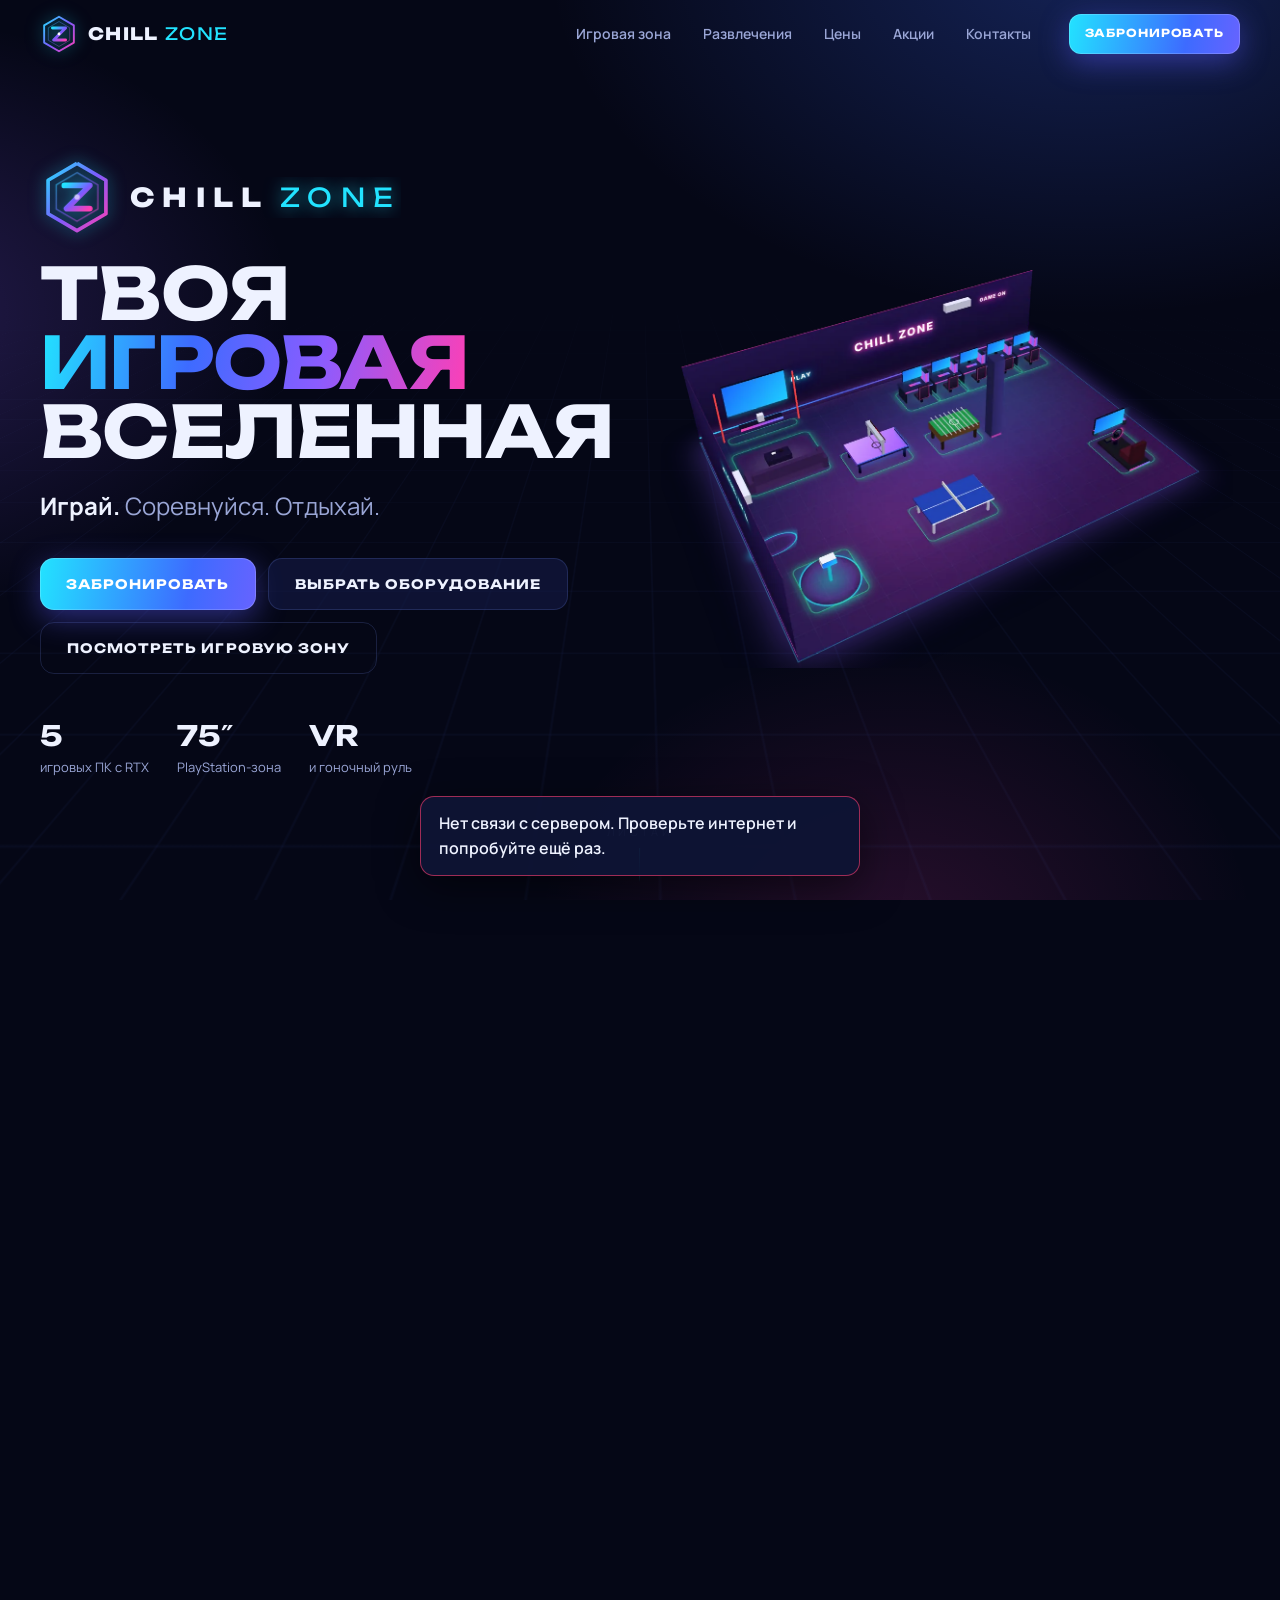
==== commit b58ea4e9: "Оптимизация под мобильные: облегчённая графика, одна живая 3D-сцена, без размытия фона, AVIF/srcset," ====
--- a/index.html
+++ b/index.html
@@ -2,6 +2,7 @@
 <html lang="ru">
 <head>
 <meta charset="utf-8">
+<script src="/js/perf.js"></script>
 <meta name="viewport" content="width=device-width,initial-scale=1,viewport-fit=cover">
 <title>CHILL ZONE — твоя игровая вселенная в Хасавюрте</title>
 <meta name="description" content="CHILL ZONE — игровое пространство в Хасавюрте: 5 игровых ПК с RTX, PlayStation-зона с ТВ 75″, VR, гоночный руль, аэрохоккей, настольный теннис и футбол. Онлайн-бронирование.">
@@ -11,7 +12,8 @@
 <meta name="theme-color" content="#050716">
 <link rel="icon" href="/favicon.svg" type="image/svg+xml">
 <link rel="preconnect" href="https://fonts.googleapis.com"><link rel="preconnect" href="https://fonts.gstatic.com" crossorigin>
-<link href="https://fonts.googleapis.com/css2?family=Manrope:wght@400;500;600;700;800&family=Unbounded:wght@400;600;700;800&display=swap" rel="stylesheet">
+<link href="https://fonts.googleapis.com/css2?family=Manrope:wght@400;600;700;800&family=Unbounded:wght@400;700;800&display=swap" rel="stylesheet">
+<link rel="preload" as="image" href="/img/hero-room.webp" media="(max-width:900px)">
 <link rel="stylesheet" href="/css/app.css">
 </head>
 <body>
@@ -83,7 +85,7 @@
     </div>
     <div class="fun-grid" id="funGrid"></div>
     <div class="room-cta rv" id="roomCta">
-      <img src="/img/room.webp" alt="Игровая комната CHILL ZONE" loading="lazy">
+      <picture><source type="image/avif" srcset="/img/room-640.avif 640w, /img/room.avif 1200w" sizes="(max-width:760px) 100vw, 50vw"><img src="/img/room.webp" srcset="/img/room-640.webp 640w, /img/room.webp 1200w" sizes="(max-width:760px) 100vw, 50vw" alt="Игровая комната CHILL ZONE" loading="lazy" decoding="async"></picture>
       <div class="in">
         <div class="kicker">Для компании</div>
         <h3>Забронируй всю игровую комнату</h3>
@@ -101,11 +103,11 @@
     <div class="kicker rv">Вживую</div>
     <h2 class="h2 rv d1">Так выглядит <span class="grad-text">CHILL ZONE</span></h2>
     <div class="gal rv d2">
-      <figure class="g1"><img src="/img/room.webp" alt="Общий вид зала" loading="lazy"><figcaption>Общий зал</figcaption></figure>
-      <figure><img src="/img/pcs.webp" alt="Игровые компьютеры" loading="lazy"><figcaption>Игровые ПК</figcaption></figure>
-      <figure><img src="/img/ps.webp" alt="PlayStation-зона" loading="lazy"><figcaption>PlayStation · 75″</figcaption></figure>
-      <figure><img src="/img/wheel.webp" alt="Гоночный симулятор" loading="lazy"><figcaption>Руль и Forza Horizon</figcaption></figure>
-      <figure><img src="/img/airhockey.webp" alt="Аэрохоккей" loading="lazy"><figcaption>Аэрохоккей</figcaption></figure>
+      <figure class="g1"><picture><source type="image/avif" srcset="/img/room-640.avif 640w, /img/room.avif 1200w" sizes="(max-width:760px) 50vw, 33vw"><img src="/img/room.webp" srcset="/img/room-640.webp 640w, /img/room.webp 1200w" sizes="(max-width:760px) 50vw, 33vw" alt="Общий вид зала" loading="lazy" decoding="async"></picture><figcaption>Общий зал</figcaption></figure>
+      <figure><picture><source type="image/avif" srcset="/img/pcs-640.avif 640w, /img/pcs.avif 1200w" sizes="(max-width:760px) 50vw, 33vw"><img src="/img/pcs.webp" srcset="/img/pcs-640.webp 640w, /img/pcs.webp 1200w" sizes="(max-width:760px) 50vw, 33vw" alt="Игровые компьютеры" loading="lazy" decoding="async"></picture><figcaption>Игровые ПК</figcaption></figure>
+      <figure><picture><source type="image/avif" srcset="/img/ps-640.avif 640w, /img/ps.avif 1200w" sizes="(max-width:760px) 50vw, 33vw"><img src="/img/ps.webp" srcset="/img/ps-640.webp 640w, /img/ps.webp 1200w" sizes="(max-width:760px) 50vw, 33vw" alt="PlayStation-зона" loading="lazy" decoding="async"></picture><figcaption>PlayStation · 75″</figcaption></figure>
+      <figure><picture><source type="image/avif" srcset="/img/wheel-640.avif 640w, /img/wheel.avif 1200w" sizes="(max-width:760px) 50vw, 33vw"><img src="/img/wheel.webp" srcset="/img/wheel-640.webp 640w, /img/wheel.webp 1200w" sizes="(max-width:760px) 50vw, 33vw" alt="Гоночный симулятор" loading="lazy" decoding="async"></picture><figcaption>Руль и Forza Horizon</figcaption></figure>
+      <figure><picture><source type="image/avif" srcset="/img/airhockey-640.avif 640w, /img/airhockey.avif 1200w" sizes="(max-width:760px) 50vw, 33vw"><img src="/img/airhockey.webp" srcset="/img/airhockey-640.webp 640w, /img/airhockey.webp 1200w" sizes="(max-width:760px) 50vw, 33vw" alt="Аэрохоккей" loading="lazy" decoding="async"></picture><figcaption>Аэрохоккей</figcaption></figure>
     </div>
   </div>
 </section>
--- a/css/app.css
+++ b/css/app.css
@@ -170,12 +170,12 @@
 @keyframes selpulse{50%{box-shadow:0 0 50px var(--sel),inset 0 0 40px var(--sel)}}
 .r3-obj.selected .glowy{box-shadow:0 0 30px var(--cyan),inset 0 0 20px rgba(34,227,255,.6)!important}
 .r3-label{position:absolute;left:0;top:0;transform-style:preserve-3d;pointer-events:none;transition:opacity .4s}
-.r3-label>div{transform:translate(-50%,-100%) rotateZ(calc(var(--rz) * -1)) rotateX(calc(var(--rx) * -1));transform-origin:50% 100%;white-space:nowrap;font-family:var(--f-display);font-size:13px;font-weight:700;letter-spacing:.06em;padding:6px 10px;border-radius:9px;background:rgba(6,8,26,.82);border:1px solid var(--st,var(--ok));box-shadow:0 0 14px color-mix(in srgb,var(--st,var(--ok)) 70%,transparent);display:flex;align-items:center;gap:7px}
+.r3-label>div{transform:translate(-50%,-100%) rotateZ(calc(var(--rz) * -1 - var(--or, 0deg))) rotateX(calc(var(--rx) * -1));transform-origin:50% 100%;white-space:nowrap;font-family:var(--f-display);font-size:13px;font-weight:700;letter-spacing:.06em;padding:6px 10px;border-radius:9px;background:rgba(6,8,26,.82);border:1px solid var(--st,var(--ok));box-shadow:0 0 14px color-mix(in srgb,var(--st,var(--ok)) 70%,transparent);display:flex;align-items:center;gap:7px}
 .r3-label>div::before{content:"";width:8px;height:8px;border-radius:50%;background:var(--st,var(--ok));box-shadow:0 0 8px var(--st,var(--ok))}
 .r3-obj[data-st=busy] .r3-label>div,.r3-obj[data-st=off] .r3-label>div{color:#cfd3e6}
-.screen{background:linear-gradient(135deg,#1b6dff,#22e3ff 40%,#8b5cff 70%,#ff3fb4);background-size:300% 300%;animation:screenflow 7s ease infinite;box-shadow:0 0 22px rgba(34,227,255,.6)}
+.screen{background:linear-gradient(135deg,#1b6dff,#22e3ff 40%,#8b5cff 70%,#ff3fb4)!important;background-size:300% 300%!important;animation:screenflow 7s ease infinite;box-shadow:0 0 22px rgba(34,227,255,.6)}
 @keyframes screenflow{50%{background-position:100% 100%}}
-.rgb{background:linear-gradient(90deg,#ff3fb4,#8b5cff,#22e3ff,#19f0c4,#ff3fb4);background-size:300% 100%;animation:rgbflow 3s linear infinite}
+.rgb{background:linear-gradient(90deg,#ff3fb4,#8b5cff,#22e3ff,#19f0c4,#ff3fb4)!important;background-size:300% 100%!important;animation:rgbflow 3s linear infinite}
 @keyframes rgbflow{to{background-position:300% 0}}
 .room-wrap{position:relative;height:min(78vh,720px);min-height:460px;border-radius:26px;border:1px solid var(--line);background:radial-gradient(ellipse at 50% 30%,rgba(61,107,255,.18),transparent 70%),rgba(8,10,30,.6);overflow:hidden}
 .room-tools{position:absolute;z-index:5;left:14px;top:14px;right:14px;display:flex;gap:8px;flex-wrap:wrap;pointer-events:none}
@@ -386,3 +386,47 @@
 @media (max-width:980px){.hero-visual.room3d{height:380px;overflow:hidden}}
 
 @media (max-width:760px){.bk-head{height:112px}.bk-head .ttl h3{font-size:20px}}
+
+/* =========================================================
+   ОБЛЕГЧЁННАЯ ГРАФИКА (телефоны и слабые устройства)
+   Сохраняем неон и стиль, убираем дорогие эффекты:
+   размытие фона, бесконечные анимации на 3D-гранях, огромные тени.
+   ========================================================= */
+.hero{min-height:100vh;min-height:100svh}
+.lite .bg-fx::before{animation:none;opacity:.6}
+.lite .bg-fx::after{display:none}
+.lite .orb{display:none}
+.lite .bg-fx{background:
+  radial-gradient(900px 600px at 85% -5%,rgba(61,107,255,.28),transparent 60%),
+  radial-gradient(700px 500px at -10% 35%,rgba(139,92,255,.24),transparent 60%),
+  radial-gradient(600px 500px at 70% 105%,rgba(255,63,180,.14),transparent 60%),var(--bg)}
+.lite .site-header.scrolled,.lite .site-header.open{background:rgba(5,7,22,.95);backdrop-filter:none;-webkit-backdrop-filter:none}
+.lite .card,.lite .bk-panel,.lite .room-legend,.lite .tbtn,.lite .room-zoom button,.lite .room-hint,.lite .gal figcaption,.lite #sub div,.lite .side,.lite .tabbar,.lite .modal{backdrop-filter:none!important;-webkit-backdrop-filter:none!important}
+.lite .card{background:rgba(14,19,52,.94)}
+.lite .bk-panel{background:#0a0e2c;box-shadow:0 -10px 40px rgba(0,0,0,.6),0 0 0 1px rgba(34,227,255,.35)}
+.lite .tabbar{background:#060818}
+.lite .screen,.lite .rgb{animation:none!important}
+.lite .r3-obj .pad,.lite .r3-obj.selected .pad{animation:none;box-shadow:0 0 10px var(--st,var(--ok))}
+.lite .r3-obj.selected .pad{box-shadow:0 0 16px var(--sel)}
+.lite .r3-obj.selected .glowy{box-shadow:none!important}
+.lite .r3-label>div{box-shadow:none}
+.lite .vr-ring{animation:none;transform:translate3d(-45px,-45px,80px) rotateX(70deg)}
+.lite .r3-floor{box-shadow:0 0 0 2px rgba(34,227,255,.35)}
+.lite .r3-floor::after{display:none}
+.lite .r3-wall .neon-strip{box-shadow:none}
+.lite .r3-wall .neon-sign{text-shadow:0 0 6px var(--pink),0 0 16px var(--pink)}
+.lite .btn-neon{animation:none}
+.lite .glitch::before,.lite .glitch::after{display:none}
+.lite .fun{transform-style:flat}
+.lite .fun:hover{transform:none}
+.lite .hero-logo .cz-logo .lg-hex2{animation:fadein .6s 1.5s forwards}
+.lite .hero-logo .cz-logo .lg-dot{animation:fadein .4s 1.8s forwards}
+.lite .scroll-hint::after{animation:none}
+.lite .gal img,.lite .fun .ph img{transition:none}
+/* статичная картинка 3D-сцены вместо второй живой 3D-комнаты на первом экране */
+.hero-still{position:relative;width:100%;height:100%;display:flex;align-items:center;justify-content:center;cursor:pointer}
+.hero-still img{width:100%;height:100%;object-fit:contain;animation:heroFloat 7s ease-in-out infinite;will-change:transform}
+@keyframes heroFloat{50%{transform:translateY(-10px) scale(1.015)}}
+.lite .hero-still img{animation:none}
+.gal picture,.room-cta picture{display:block;width:100%;height:100%}
+@media (max-width:980px){.hero-visual:has(.hero-still){height:auto;margin:0 -12px}.hero-still img{height:auto}}
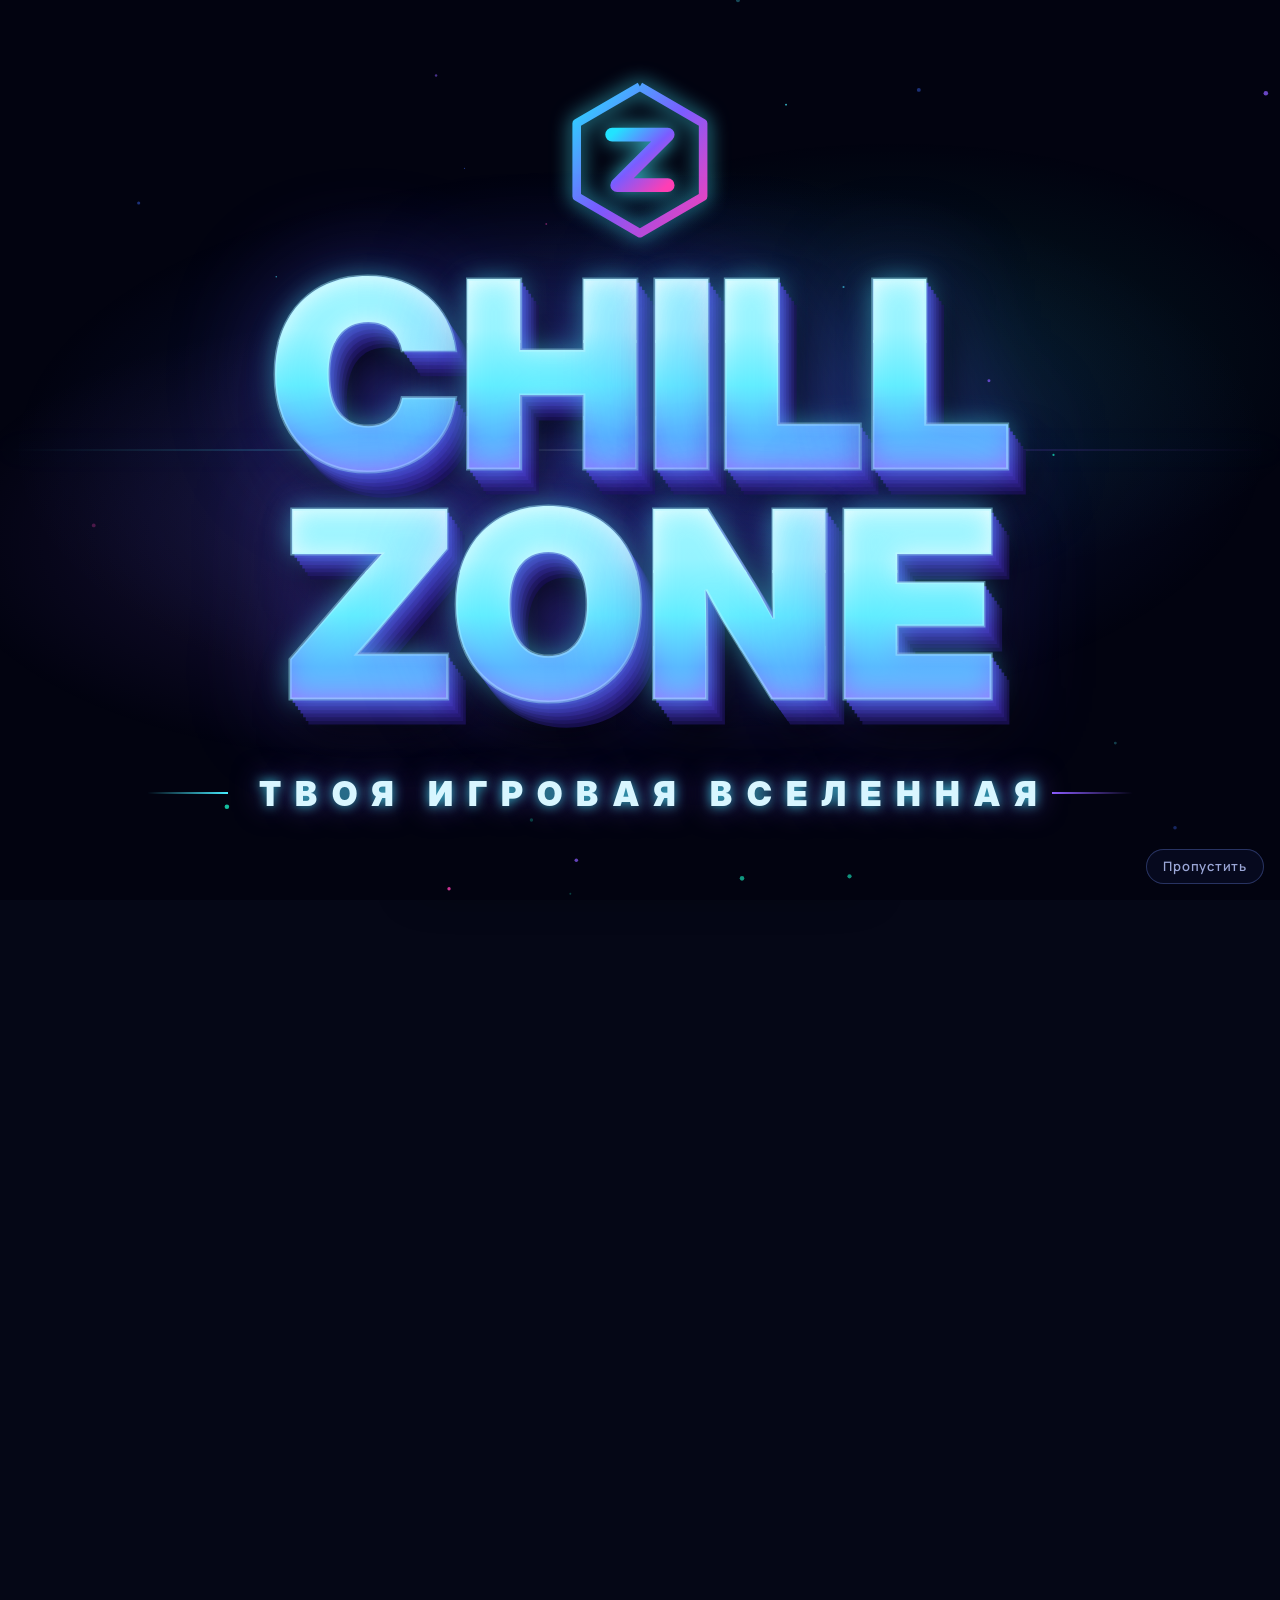
==== commit 8acc3cff: "Hourly bookings only 09:00-00:00 (server+UI); night package section on home page Co-Authored-By: Cla" ====
--- a/index.html
+++ b/index.html
@@ -3,20 +3,35 @@
 <head>
 <meta charset="utf-8">
 <script src="/js/perf.js"></script>
+<script>try{if(!sessionStorage.getItem('cz_intro')&&!/[?&]nointro/.test(location.search)&&!matchMedia('(prefers-reduced-motion: reduce)').matches)document.documentElement.classList.add('intro-on')}catch(e){}</script>
 <meta name="viewport" content="width=device-width,initial-scale=1,viewport-fit=cover">
 <title>CHILL ZONE — твоя игровая вселенная в Хасавюрте</title>
 <meta name="description" content="CHILL ZONE — игровое пространство в Хасавюрте: 5 игровых ПК с RTX, PlayStation-зона с ТВ 75″, VR, гоночный руль, аэрохоккей, настольный теннис и футбол. Онлайн-бронирование.">
+<meta property="og:type" content="website">
+<meta property="og:site_name" content="CHILL ZONE">
 <meta property="og:title" content="CHILL ZONE — твоя игровая вселенная">
-<meta property="og:description" content="Играй. Соревнуйся. Отдыхай. Бронируй компьютер, PlayStation или всю комнату онлайн.">
-<meta property="og:image" content="/img/og.jpg">
+<meta property="og:description" content="Игровой клуб в Хасавюрте: 5 игровых ПК с RTX, PlayStation и ТВ 75″, VR, гоночный руль, аэрохоккей, теннис. Бронируй онлайн.">
+<meta property="og:url" content="https://chillzoneclub.vercel.app/">
+<meta property="og:image" content="https://chillzoneclub.vercel.app/img/og-cz.jpg">
+<meta property="og:image:secure_url" content="https://chillzoneclub.vercel.app/img/og-cz.jpg">
+<meta property="og:image:type" content="image/jpeg">
+<meta property="og:image:width" content="1200">
+<meta property="og:image:height" content="630">
+<meta property="og:image:alt" content="CHILL ZONE — твоя игровая вселенная">
+<meta property="og:locale" content="ru_RU">
+<meta name="twitter:card" content="summary_large_image">
+<meta name="twitter:image" content="https://chillzoneclub.vercel.app/img/og-cz.jpg">
 <meta name="theme-color" content="#050716">
 <link rel="icon" href="/favicon.svg" type="image/svg+xml">
 <link rel="preconnect" href="https://fonts.googleapis.com"><link rel="preconnect" href="https://fonts.gstatic.com" crossorigin>
 <link href="https://fonts.googleapis.com/css2?family=Manrope:wght@400;600;700;800&family=Unbounded:wght@400;700;800&display=swap" rel="stylesheet">
 <link rel="preload" as="image" href="/img/hero-room.webp" media="(max-width:900px)">
 <link rel="stylesheet" href="/css/app.css">
+<link rel="preload" href="/fonts/InterDisplay-Black.woff" as="font" type="font/woff" crossorigin>
+<link rel="stylesheet" href="/css/intro.css">
 </head>
 <body>
+<script src="/js/intro.js"></script>
 <div class="bg-fx"><div class="orb o1"></div><div class="orb o2"></div><div class="orb o3"></div></div>
 
 <!-- ================= HERO ================= -->
@@ -112,6 +127,16 @@
   </div>
 </section>
 
+<!-- ================= НОЧНОЙ ПАКЕТ (показывается, если включён в админке) ================= -->
+<section class="sec" id="night" style="padding-top:40px" hidden>
+  <div class="wrap">
+    <div class="sec-head">
+      <div><div class="kicker">Тарифы · ночь</div><h2 class="h2">Ночной <span class="grad-text">пакет</span></h2></div>
+    </div>
+    <div id="nightSec"></div>
+  </div>
+</section>
+
 <!-- ================= АКЦИИ ================= -->
 <section class="sec" id="promo" style="padding-top:40px">
   <div class="wrap">
--- a/css/app.css
+++ b/css/app.css
@@ -430,3 +430,53 @@
 .lite .hero-still img{animation:none}
 .gal picture,.room-cta picture{display:block;width:100%;height:100%}
 @media (max-width:980px){.hero-visual:has(.hero-still){height:auto;margin:0 -12px}.hero-still img{height:auto}}
+
+/* ===== Личный баланс ===== */
+.hdr-bal{font-weight:700;font-size:14px;padding:8px 12px;border-radius:12px;border:1px solid var(--line);margin-right:8px;white-space:nowrap}
+.hdr-bal:hover,.hdr-bal.on{border-color:var(--violet);background:rgba(139,92,255,.18)}
+.acc{max-width:760px;margin:0 auto}
+.acc-auth{max-width:460px;margin:0 auto;padding:26px}
+.acc-head{display:flex;justify-content:space-between;align-items:flex-start;gap:14px;margin-bottom:16px}
+.bal-card{position:relative;overflow:hidden;padding:24px;border-radius:22px;border:1px solid rgba(139,92,255,.45);
+  background:radial-gradient(ellipse 70% 90% at 100% 0%,rgba(34,227,255,.22),transparent 60%),radial-gradient(ellipse 60% 80% at 0% 100%,rgba(255,63,180,.18),transparent 60%),linear-gradient(135deg,rgba(26,22,78,.95),rgba(10,12,40,.95));
+  box-shadow:0 0 30px rgba(139,92,255,.25)}
+.bal-amt{font-weight:900;font-size:clamp(40px,11vw,64px);line-height:1.05;margin:8px 0 16px;letter-spacing:-.01em;background:linear-gradient(90deg,#fff,#9fe9ff);-webkit-background-clip:text;background-clip:text;color:transparent}
+.acc-sec{margin-top:26px}
+.acc-sec h2{font-size:20px;margin:0 0 12px}
+.ops{display:flex;flex-direction:column;gap:8px}
+.op{display:flex;justify-content:space-between;gap:12px;padding:12px 14px;border-radius:14px;border:1px solid var(--line);background:rgba(16,20,56,.55);margin-bottom:8px}
+.op .plus{color:#3dffb0}.op .minus{color:#ff8fb8}
+.tp-card{margin-top:14px;padding:16px;border-radius:16px;border:1px solid rgba(34,227,255,.4);background:rgba(10,30,60,.5)}
+.pay-choice{display:flex;gap:8px;margin:10px 0}
+.pay-choice label{flex:1;display:flex;flex-direction:column;gap:2px;padding:10px 12px;border-radius:12px;border:1px solid var(--line);cursor:pointer;font-weight:700;font-size:14px}
+.pay-choice label small{font-weight:500;opacity:.7;font-size:12px}
+.pay-choice input{position:absolute;opacity:0;pointer-events:none}
+.pay-choice label.on{border-color:var(--violet);background:rgba(139,92,255,.2)}
+.op b{white-space:nowrap}
+.hdr .nav a{white-space:nowrap}
+@media (max-width:1180px){.hdr-bal .hb-t{display:none}.hdr-bal{padding:8px 10px}}
+
+.ppl-max{display:inline-flex;align-items:center;gap:6px;margin-left:8px;font-size:13px;font-weight:800;padding:4px 12px;border-radius:999px;background:rgba(139,92,255,.16);color:#d9ccff;border:1px solid rgba(139,92,255,.45)}
+.ppl-max.sm{margin:0 0 12px;align-self:flex-start;font-size:12px}
+.wa-big{margin:18px 0 6px;padding:18px;border-radius:20px;border:1px solid rgba(37,211,102,.45);background:linear-gradient(160deg,rgba(10,50,35,.45),rgba(10,14,46,.6));box-shadow:0 0 30px rgba(37,211,102,.12)}
+.wa-big .btn-wa{min-height:58px;font-size:15px;letter-spacing:.06em}
+/* ===== Ночной пакет ===== */
+.night-pkg{position:relative;overflow:hidden;margin:14px 0 10px;padding:20px 22px;border-radius:20px;border:1px solid rgba(139,92,255,.5);
+  background:radial-gradient(ellipse 80% 100% at 100% 0%,rgba(80,60,255,.28),transparent 60%),linear-gradient(160deg,rgba(18,16,60,.95),rgba(8,10,32,.95));box-shadow:0 0 30px rgba(110,80,255,.2)}
+.night-pkg .np-k{font-weight:800;letter-spacing:.14em;text-transform:uppercase;font-size:12px;color:#b9a8ff}
+.night-pkg .np-t{font-family:var(--f-display);font-size:34px;margin:6px 0 2px}
+.night-pkg .np-d{color:var(--muted,#9aa6d6);font-size:14px}
+.night-pkg .np-row{display:flex;justify-content:space-between;gap:10px;margin-top:12px;font-weight:700}
+.night-pkg .np-row b{font-family:var(--f-display);font-size:22px}
+.night-pkg .np-age{display:inline-block;margin-top:10px;padding:4px 10px;border-radius:999px;border:1px solid rgba(255,90,140,.6);color:#ff9cc0;font-weight:800;font-size:13px}
+.night-pkg .np-st{margin-top:10px;font-weight:700;color:#3dffb0;font-size:14px}.night-pkg .np-st.bad{color:#ff8fb8}
+.night-card{margin-top:22px}
+.night-card .np-grid{display:grid;grid-template-columns:repeat(auto-fit,minmax(150px,1fr));gap:12px;margin-top:14px}
+.night-card .np-grid div{padding:12px 14px;border-radius:14px;background:rgba(20,24,70,.6);border:1px solid var(--line)}
+.night-card .np-grid small{display:block;color:var(--muted,#9aa6d6);font-size:12px;letter-spacing:.08em;text-transform:uppercase;font-weight:700}
+.night-card .np-grid b{font-family:var(--f-display);font-size:20px}
+.tp-bonus{display:grid;grid-template-columns:1fr auto;gap:4px 12px;padding:12px 14px;margin:0 0 10px;border-radius:14px;background:rgba(61,255,176,.06);border:1px solid rgba(61,255,176,.28);font-size:14px}
+.tp-bonus b{text-align:right}.tp-bonus b:last-child{font-size:17px}.tp-bonus span:nth-last-child(2){font-weight:800}
+.tp-bonus .plus,.op .plus{color:#3dffb0}
+.bn-scale{margin-top:10px;font-size:14px}.bn-scale summary{cursor:pointer;font-weight:700;color:#b9e7ff}
+.bn-scale div div{display:flex;justify-content:space-between;padding:6px 2px;border-bottom:1px solid var(--line)}
--- a/css/intro.css
+++ b/css/intro.css
@@ -0,0 +1,101 @@
+@font-face{font-family:"CZ Display";src:url(/fonts/InterDisplay-Black.woff) format("woff");font-weight:900;font-display:block}
+/* =========================================================
+   CHILL ZONE — заставка открытия сайта (~3.9 c, один раз за сессию)
+   Всё на transform/opacity: плавно на iPhone. Облегчённый режим — без размытия.
+   ========================================================= */
+#intro{display:none}
+.intro-on #intro{display:block}
+.intro-on,.intro-on body{overflow:hidden}
+.intro-on .hero *,.intro-on .hero *::before,.intro-on .hero *::after{animation-play-state:paused!important}
+.intro-on .room3d{visibility:hidden}
+#intro{position:fixed;inset:0;z-index:1000;background:#020310;overflow:hidden;contain:strict;
+  --cy:#46ecff;--bl:#3d6bff;--vi:#8b5cff;--tq:#19f0c4;--pk:#ff3fb4;
+  --fs:min(30vw,21vh);font-family:"CZ Display","Arial Black",sans-serif}
+@media (min-width:900px){#intro{--fs:min(21vw,29vh)}}
+#intro .in-bg{position:absolute;inset:0;background:
+  radial-gradient(ellipse 70% 45% at 50% 50%,rgba(61,107,255,.22),transparent 70%),
+  radial-gradient(ellipse 50% 35% at 30% 60%,rgba(139,92,255,.18),transparent 70%),
+  radial-gradient(ellipse 50% 35% at 70% 40%,rgba(25,240,196,.10),transparent 70%);
+  opacity:0;animation:inFade .9s .55s ease-out forwards}
+#intro canvas{position:absolute;inset:0;width:100%;height:100%}
+/* 1. неоновая линия */
+#intro .in-line{position:absolute;left:0;top:50%;width:46vw;height:3px;margin-top:-1px;border-radius:2px;
+  background:linear-gradient(90deg,transparent,var(--tq) 30%,#fff 50%,var(--vi) 70%,transparent);
+  box-shadow:0 0 12px var(--cy),0 0 30px var(--bl),0 0 60px var(--vi);transform:translateX(-60vw);
+  animation:inSweep .62s .12s cubic-bezier(.6,0,.2,1) forwards}
+#intro .in-slit{position:absolute;left:0;right:0;top:50%;height:2px;margin-top:-1px;
+  background:linear-gradient(90deg,transparent,rgba(70,236,255,.9) 20%,#fff 50%,rgba(139,92,255,.9) 80%,transparent);
+  box-shadow:0 0 30px rgba(70,236,255,.8),0 0 80px rgba(139,92,255,.7);opacity:0;transform:scaleX(.2);
+  animation:inSlit .9s .6s cubic-bezier(.2,.8,.2,1) forwards}
+/* 2. сцена с логотипом */
+#intro .in-stage{position:absolute;inset:0;display:flex;flex-direction:column;align-items:center;justify-content:center;perspective:1200px}
+#intro .in-mark{width:calc(var(--fs) * .62);height:calc(var(--fs) * .62);margin-bottom:calc(var(--fs) * .08);opacity:0;
+  filter:drop-shadow(0 0 14px rgba(70,236,255,.8)) drop-shadow(0 0 34px rgba(139,92,255,.7));animation:inMark .7s 1.45s cubic-bezier(.2,.9,.2,1.2) forwards}
+#intro .in-mark svg{width:100%;height:100%;overflow:visible}
+#intro .in-mark path{stroke-dasharray:100;stroke-dashoffset:100;animation:inDraw .9s 1.4s cubic-bezier(.6,0,.2,1) forwards}
+#intro .in-mark .zz{animation-delay:1.65s}
+#intro .in-word{position:relative;display:flex;flex-direction:column;align-items:center;transform:rotateX(18deg) scale(.94);
+  animation:inSettle 1.6s .7s cubic-bezier(.2,.8,.2,1) forwards;transform-style:preserve-3d}
+#intro .in-row{display:flex;line-height:.86;font-weight:900;font-size:var(--fs);letter-spacing:-.01em}
+#intro .in-row+.in-row{margin-top:calc(var(--fs) * .02)}
+#intro .L{position:relative;display:block;color:transparent}
+#intro .L>i{position:absolute;left:0;top:0;font-style:normal}
+/* объём: выдавленная тень под буквой */
+#intro .L .ext{color:#4b35c9;opacity:0;text-shadow:
+  .01em .014em 0 #4630bd,.02em .028em 0 #3f2aae,.03em .042em 0 #37249c,.04em .056em 0 #2f1e88,.05em .07em 0 #271873,.06em .084em 0 #1f135e,.07em .098em 0 #170e4a,
+  .07em .12em .18em rgba(0,0,0,.85),0 0 .4em rgba(91,70,255,.45);animation:inFade .5s calc(1.55s + var(--i) * .03s) forwards}
+/* лицевая сторона из трёх световых частей */
+#intro .L .sh{background:linear-gradient(180deg,#fff 0%,#e4fbff 30%,#7deeff 55%,#6d8bff 78%,#b06cff 100%);-webkit-background-clip:text;background-clip:text;color:transparent;
+  opacity:0;transform:translate(var(--dx),var(--dy)) skewX(-18deg) scaleX(1.6);
+  animation:inShard .78s calc(.72s + var(--i) * .055s) cubic-bezier(.16,1,.3,1) forwards}
+#intro .L .s1{clip-path:inset(0 0 64% 0)}
+#intro .L .s2{clip-path:inset(35% 0 30% 0)}
+#intro .L .s3{clip-path:inset(69% 0 0 0)}
+.full #intro .L .sh{filter:blur(8px);animation-name:inShardBlur}
+/* неоновый контур, вспыхивающий при сборке */
+#intro .L .rim{color:transparent;-webkit-text-stroke:.012em rgba(150,245,255,.95);opacity:0;
+  text-shadow:0 0 .08em rgba(70,236,255,.9),0 0 .25em rgba(139,92,255,.8);animation:inRim 1.1s calc(1.25s + var(--i) * .04s) forwards}
+/* RGB-расслоение, схлопывающееся в логотип */
+#intro .L .ab{opacity:0}
+#intro .L .ac{color:#00f0ff;animation:inRgbC .5s calc(1.3s + var(--i) * .03s) ease-out forwards}
+#intro .L .ap{color:#ff2fb9;animation:inRgbP .5s calc(1.3s + var(--i) * .03s) ease-out forwards}
+/* блик, проходящий по буквам */
+#intro .in-word::after{content:"";position:absolute;top:-10%;bottom:-10%;left:-30%;width:22%;transform:skewX(-20deg) translateX(-100%);
+  background:linear-gradient(90deg,transparent,rgba(255,255,255,.55),transparent);mix-blend-mode:overlay;opacity:0;
+  animation:inGlint 1.1s 2.2s ease-in-out forwards}
+/* 3. слоган */
+#intro .in-slogan{margin-top:calc(var(--fs) * .2);font-family:"CZ Display","Manrope",sans-serif;font-weight:900;font-size:max(13px,calc(var(--fs) * .13));letter-spacing:.9em;
+  text-transform:uppercase;color:#d8f6ff;text-shadow:0 0 12px rgba(70,236,255,.8),0 0 30px rgba(139,92,255,.6);opacity:0;white-space:nowrap;
+  animation:inSlogan 1s 1.95s cubic-bezier(.2,.8,.2,1) forwards}
+#intro .in-slogan::before,#intro .in-slogan::after{content:"";display:inline-block;width:2.4em;height:2px;vertical-align:middle;margin:0 .9em .25em 0;
+  background:linear-gradient(90deg,transparent,var(--cy))}
+#intro .in-slogan::after{margin:0 0 .25em 0;background:linear-gradient(90deg,var(--vi),transparent)}
+#intro .in-flash{position:absolute;inset:0;background:radial-gradient(ellipse 60% 40% at 50% 50%,rgba(200,245,255,.9),rgba(139,92,255,.35) 45%,transparent 70%);
+  opacity:0;mix-blend-mode:screen;animation:inFlash .9s 1.5s ease-out forwards;pointer-events:none}
+#intro .in-skip{position:absolute;right:16px;bottom:calc(16px + env(safe-area-inset-bottom));padding:10px 16px;border-radius:999px;border:1px solid rgba(120,150,255,.3);
+  background:rgba(10,14,40,.6);color:#9aa6d6;font:600 13px/1 "Manrope",sans-serif;letter-spacing:.06em;opacity:0;animation:inFade .4s 1s forwards;cursor:pointer}
+/* 4. уход: экран схлопывается в неоновую линию и открывает сайт */
+#intro.out .in-stage{transition:transform .65s cubic-bezier(.6,0,.2,1),opacity .55s ease-in;transform:scale(1.14);opacity:0}
+#intro.out{transition:clip-path .7s .18s cubic-bezier(.7,0,.2,1),opacity .35s .75s;clip-path:inset(50% 0 50% 0);opacity:0}
+#intro{clip-path:inset(0 0 0 0)}
+#intro.out .in-slit{animation:none;opacity:1;transform:none;transition:opacity .3s .55s}
+/* облегчённый режим (телефоны) */
+.lite #intro .in-word::after{display:none}
+.lite #intro .L .rim{text-shadow:0 0 .1em rgba(70,236,255,.9)}
+.lite #intro .in-mark{filter:drop-shadow(0 0 10px rgba(70,236,255,.8))}
+@media (prefers-reduced-motion:reduce){#intro{display:none!important}.intro-on,.intro-on body{overflow:auto}.intro-on .room3d{visibility:visible}}
+@keyframes inFade{to{opacity:1}}
+@keyframes inSweep{0%{transform:translateX(-60vw)}100%{transform:translateX(120vw)}}
+@keyframes inSlit{0%{opacity:0;transform:scaleX(.2)}25%{opacity:1;transform:scaleX(1)}100%{opacity:.18;transform:scaleX(1)}}
+@keyframes inShard{0%{opacity:0;transform:translate(var(--dx),var(--dy)) skewX(-18deg) scaleX(1.6)}35%{opacity:1}100%{opacity:1;transform:none}}
+@keyframes inShardBlur{0%{opacity:0;transform:translate(var(--dx),var(--dy)) skewX(-18deg) scaleX(1.6);filter:blur(8px)}35%{opacity:1}100%{opacity:1;transform:none;filter:blur(0)}}
+@keyframes inRim{0%{opacity:0}20%{opacity:1}100%{opacity:.55}}
+@keyframes inRgbC{0%{opacity:.55;transform:translate(-.06em,.01em)}100%{opacity:0;transform:none}}
+@keyframes inRgbP{0%{opacity:.55;transform:translate(.06em,-.01em)}100%{opacity:0;transform:none}}
+@keyframes inSettle{to{transform:rotateX(0) scale(1)}}
+@keyframes inMark{0%{opacity:0;transform:scale(.6) rotate(-30deg)}100%{opacity:1;transform:none}}
+@keyframes inDraw{to{stroke-dashoffset:0}}
+@keyframes inGlint{0%{opacity:1;transform:skewX(-20deg) translateX(-100%)}100%{opacity:1;transform:skewX(-20deg) translateX(700%)}}
+@keyframes inSlogan{0%{opacity:0;letter-spacing:1.4em;transform:translateY(10px)}100%{opacity:1;letter-spacing:.42em;transform:none}}
+@keyframes inFlash{0%{opacity:0}12%{opacity:1}100%{opacity:0}}
+#intro:not(.go) *,#intro:not(.go) *::before,#intro:not(.go) *::after{animation-play-state:paused!important}
